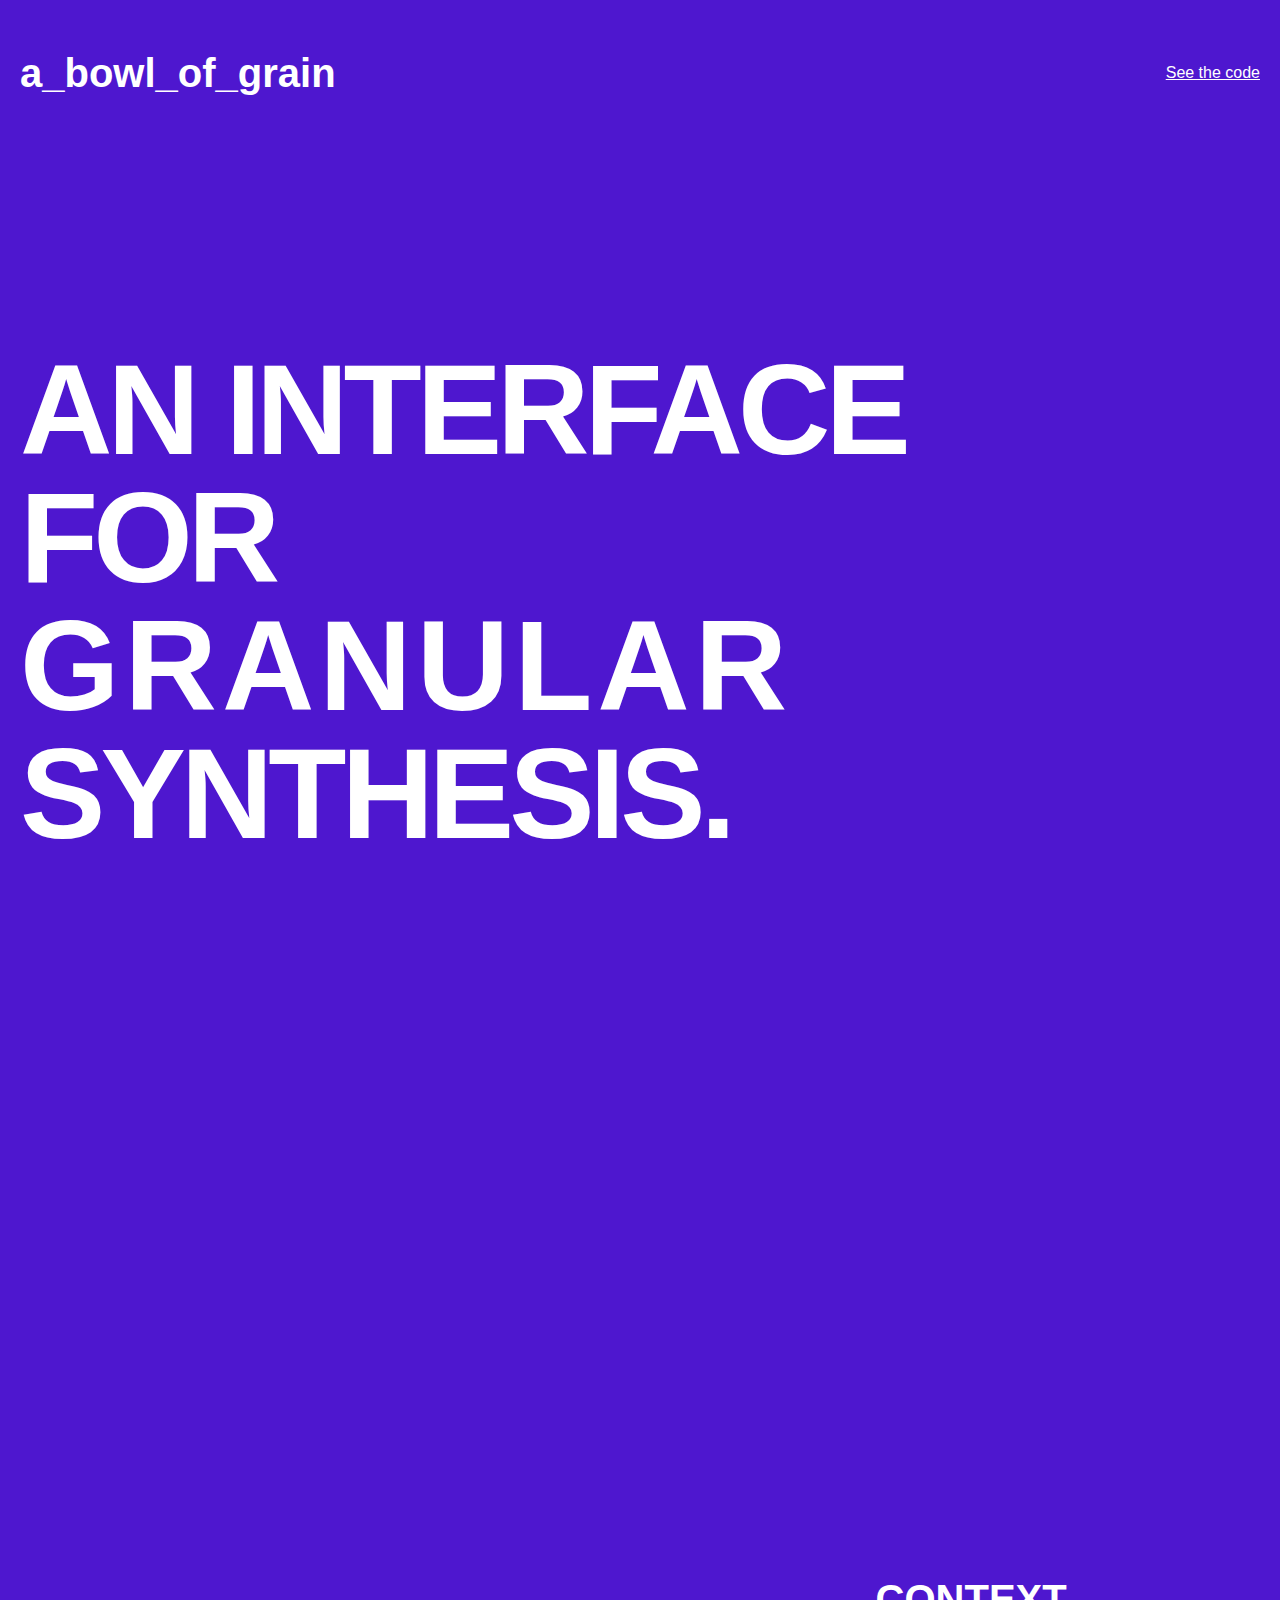
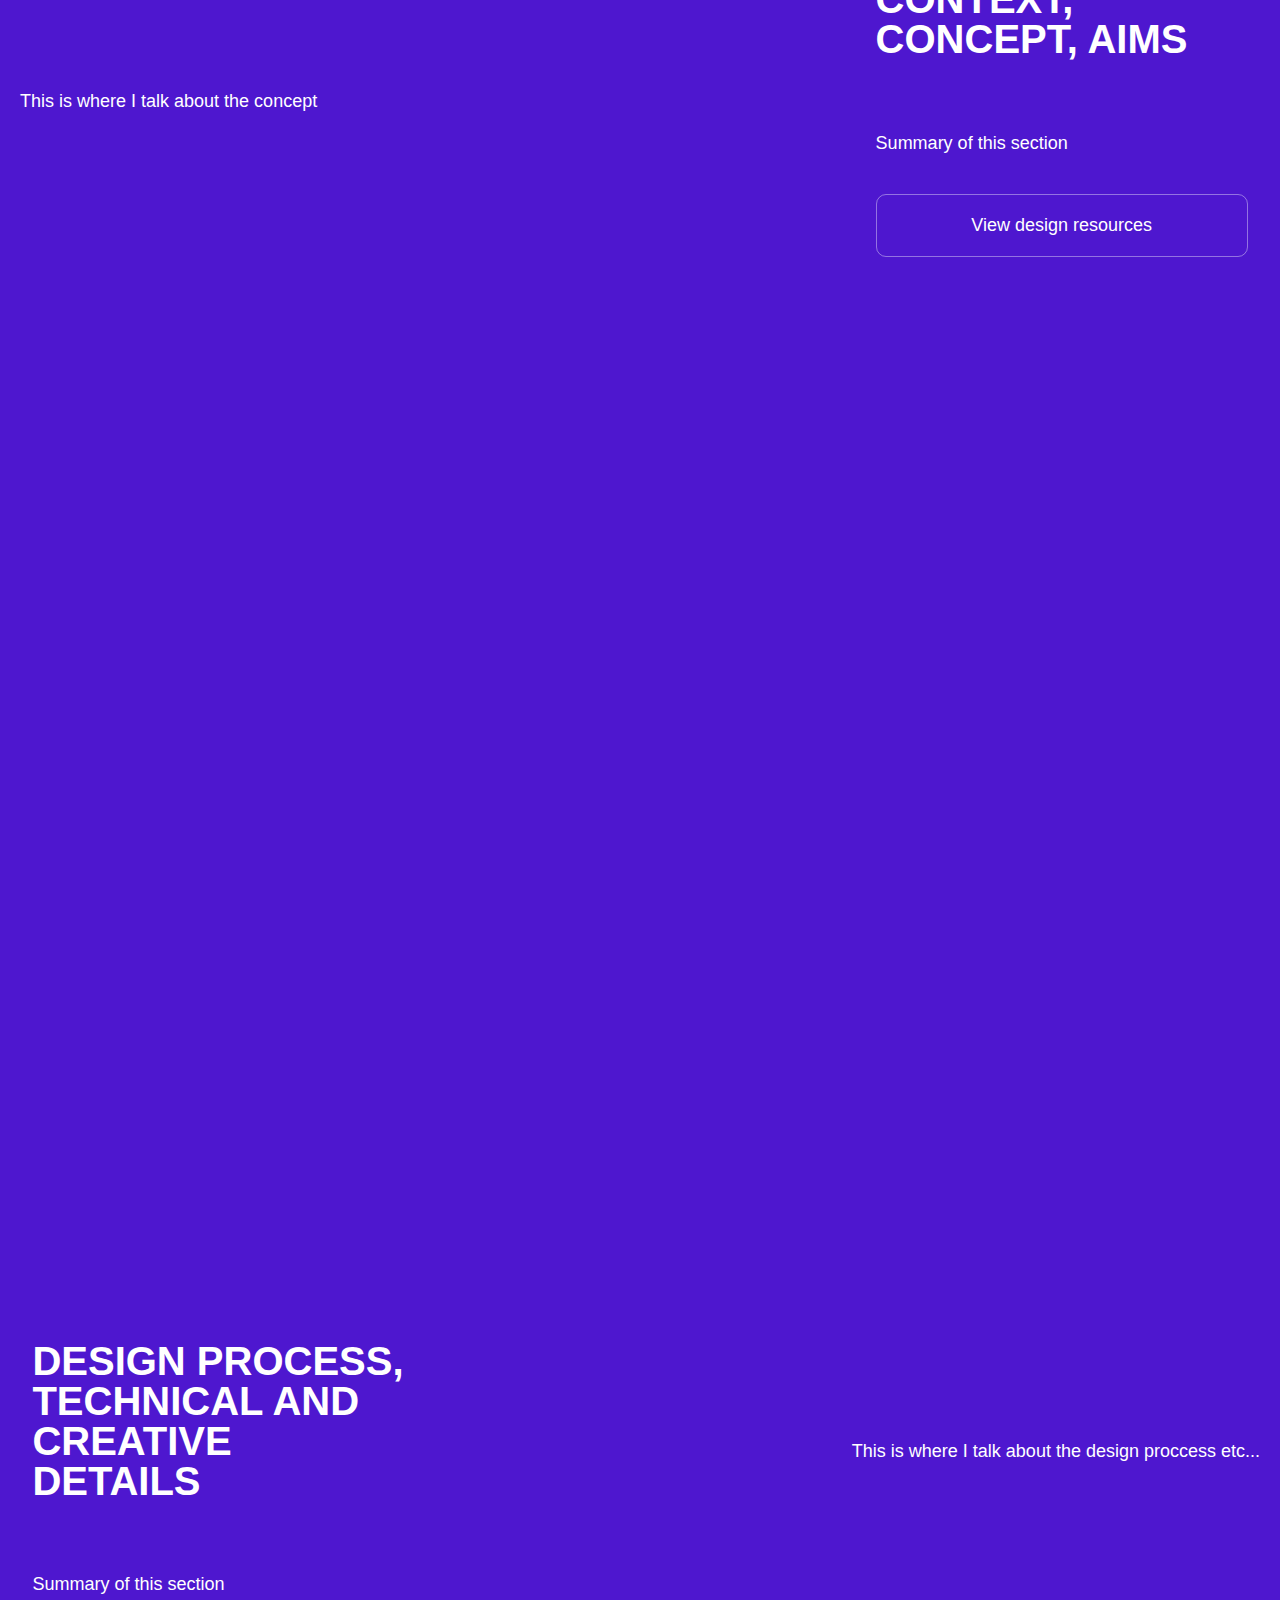
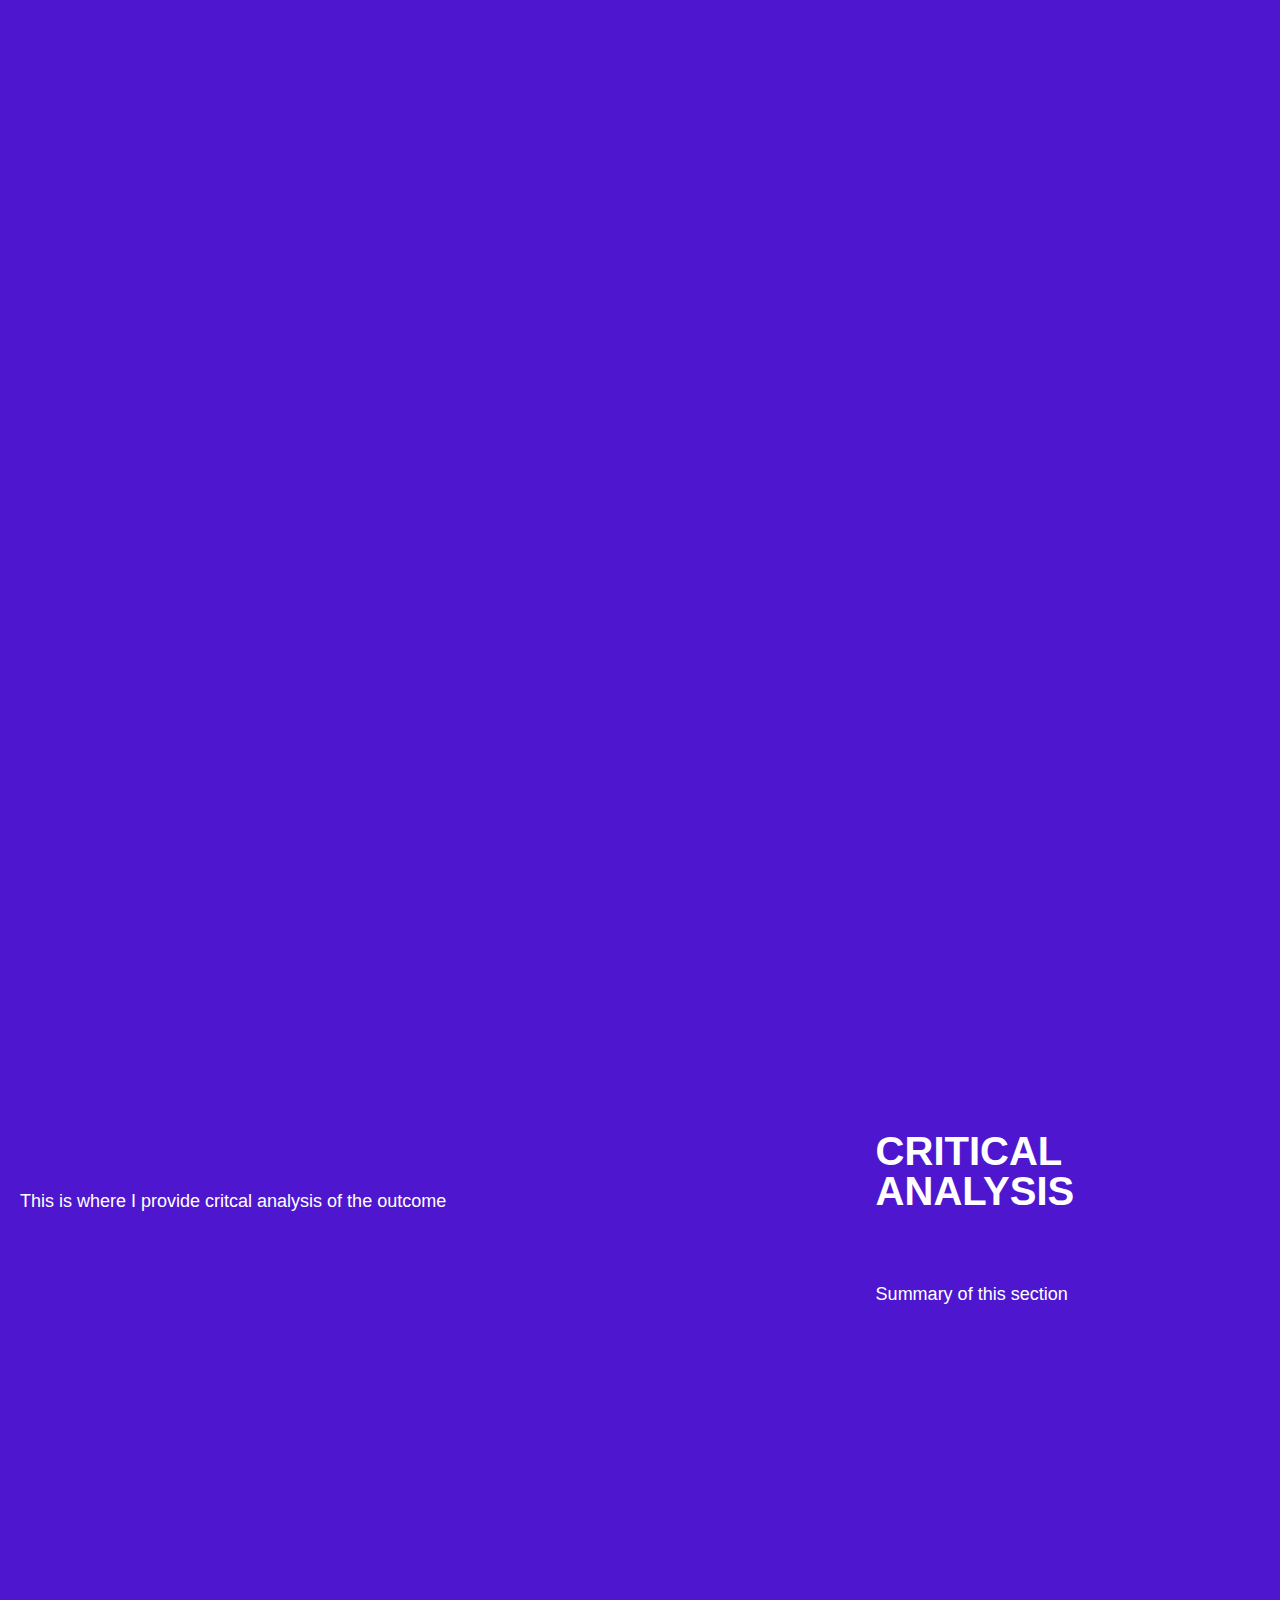
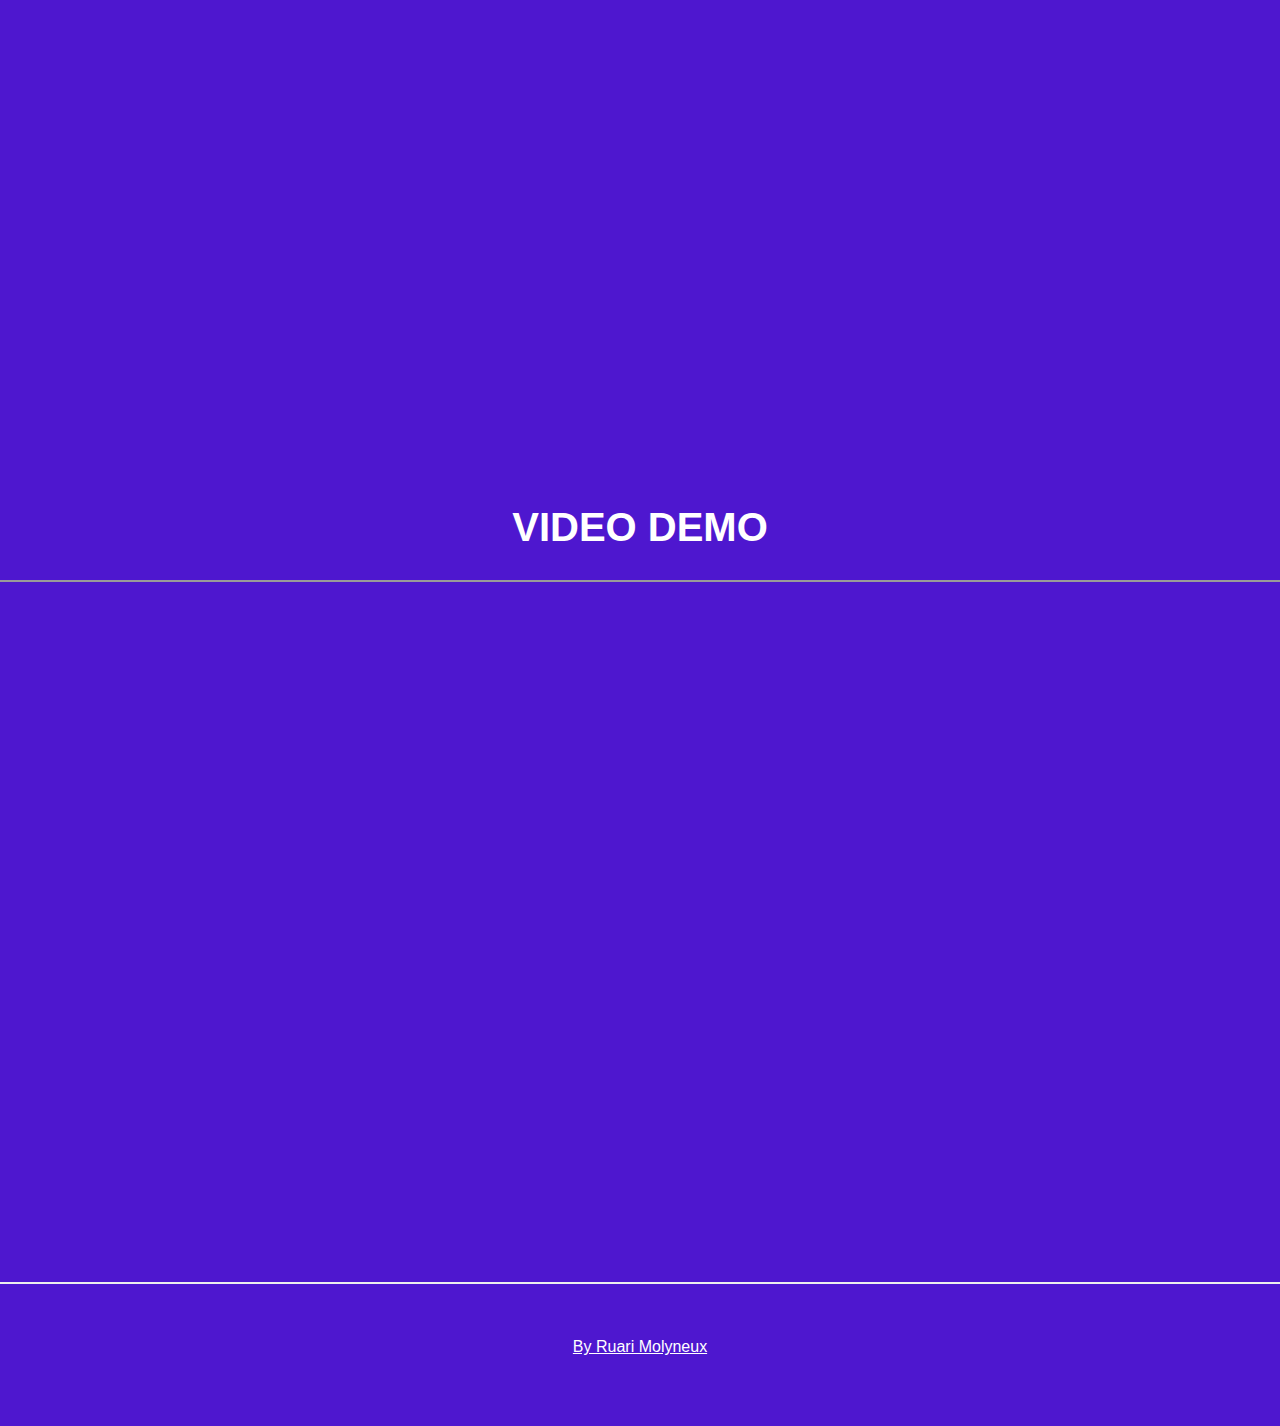
==== web/index.html @ d5907e6e "website -> web" ====
<!DOCTYPE html>
<html>
  <head>
    <title>a_bowl_of_grain</title>
    <!-- Link to external CSS file -->
    <link rel="stylesheet" type="text/css" href="styles.css" />
  </head>

  <body>
    <script src="text_animation.js"></script>
    <nav class="flex row">
      <h2>a_bowl_of_grain</h2>

      <a href="https://github.com/ruarim/a_bowl_of_grain" target="”_blank”"
        >See the code</a
      >
    </nav>

    <div class="bar"></div>

    <div id="hero" class="flex row">
      <h1>
        AN INTERFACE<br />FOR<br />
        <div class="granular">
          <span class="key">G</span>
          <span class="key">R</span>
          <span class="key">A</span>
          <span class="key">N</span>
          <span class="key">U</span>
          <span class="key">L</span>
          <span class="key">A</span>
          <span class="key">R</span>
        </div>
        SYNTHESIS.
      </h1>
    </div>

    <div id="part1" class="flex row">
      <p>This is where I talk about the concept</p>
      <div class="part1-info flex column">
        <h2>CONTEXT, CONCEPT, AIMS</h2>
        <p>Summary of this section</p>
        <button>View design resources</button>
      </div>
    </div>

    <div id="part2" class="flex row">
      <div class="part2-info flex column">
        <h2>DESIGN PROCESS, TECHNICAL AND CREATIVE DETAILS</h2>
        <p>Summary of this section</p>
      </div>
      <p>This is where I talk about the design proccess etc...</p>
    </div>

    <div id="part1" class="flex row">
      <p>This is where I provide critcal analysis of the outcome</p>
      <div class="part1-info flex column">
        <h2>CRITICAL ANALYSIS</h2>
        <p>Summary of this section</p>
      </div>
    </div>

    <div id="part3" class="flex column">
      <h2>VIDEO DEMO</h2>
      <iframe
        width="1400"
        height="700"
        src="https://www.youtube.com/embed/_kTbt07DZZA"
      >
      </iframe>
      <br />
      <br />
      <br />
      <a href="https://github.com/ruarim" target="_blank">By Ruari Molyneux</a>
    </div>
  </body>
</html>
---- web/styles.css ----
body {
    background-color: #4e17cf;
  
    height: 100%;
    display: flex;
    flex-direction: column;
    align-items: center;
    justify-content: flex-start;
    position: relative;
    margin: 0;
    padding: 20px;
    overflow-x: hidden;
  }
  
  * {
    font-family: "Bricolage Grotesque", sans-serif;
  }
  
  .flex {
    display: flex;
  }
  
  .flex.row {
    flex-direction: row;
    align-items: center;
    justify-content: space-between;
  }
  
  .flex.column {
    flex-direction: column;
    align-items: flex-start;
    justify-content: center;
  }
  
  .canvas-cont {
    position: fixed;
    z-index: 3;
    top: 0;
    left: 0;
    width: 100vw;
    height: 100vh;
    pointer-events: none;
  }
  
  #canvas3d {
    width: 100%;
    height: 100%;
  }
  
  nav {
    width: 100%;
  }
  
  p {
    margin: 0;
    font-size: 18px;
    font-weight: 200;
    color: white;
  }
  
  .bar {
    height: 100%;
    width: 0%;
    position: absolute;
    right: 0;
    top: 0;
    background-color: black;
    z-index: -5;
  }
  
  h1 {
    font-size: 10vw;
    position: absolute;
    top: calc(100vh - 50vw);
    font-weight: 800;
    left: 20px;
    line-height: 1;
    letter-spacing: -5px;
    color: white;
  }
  
  h2 {
    font-size: 40px;
    line-height: 1;
    color: white;
  }
  
  #hero {
    height: 100vh;
  }
  
  #part1 {
    width: 100%;
    height: 150vh;
  }
  
  .part1-info,
  .part2-info {
    width: 30%;
    gap: 40px;
    padding: 1%;
  }
  
  button {
    border: 1px solid rgba(255, 255, 255, 0.4);
    background-color: transparent;
    font-size: 18px;
    font-weight: 200;
    width: 100%;
    border-radius: 10px;
    padding: 20px 0;
    cursor: pointer;
    color: white;
  }
  
  button:hover {
    border: 1px solid white;
  }
  
  #part2 {
    height: 150vh;
    width: 100%;
  }
  
  #part3 {
    height: 120vh;
    justify-content: flex-end !important;
    align-items: center !important;
    margin-bottom: 50px;
  }
  
  a {
    color: white;
  }
  
  .scroll-icon {
    height: 50px;
    width: 35px;
    border: 1px solid white;
    border-radius: 100px;
    padding: 5px 14px 20px 14px;
    box-sizing: border-box;
  }
  
  .scroll {
    height: 10px;
    width: 5px;
    border-radius: 10px;
    background-color: white;
  }
  
  .key {
    display: inline-block;
    letter-spacing: -2vw;
    transition: transform 0.2s;
  }
  
  @keyframes pressDown {
    0%,
    100% {
      transform: translateY(0);
    }
    50% {
      transform: translateY(10px);
    }
  }
  
  @media screen and (max-width: 1000px) {
    .canvas-cont {
      width: 200vw;
      transform: scale(0.5);
      left: auto;
      top: 25vh;
    }
  
    h1 {
      top: 20vw;
      font-size: 15vw;
    }
  
    .part1-info,
    .part2-info {
      width: 100%;
    }
  
    h2 {
      font-size: 5vw;
    }
  }
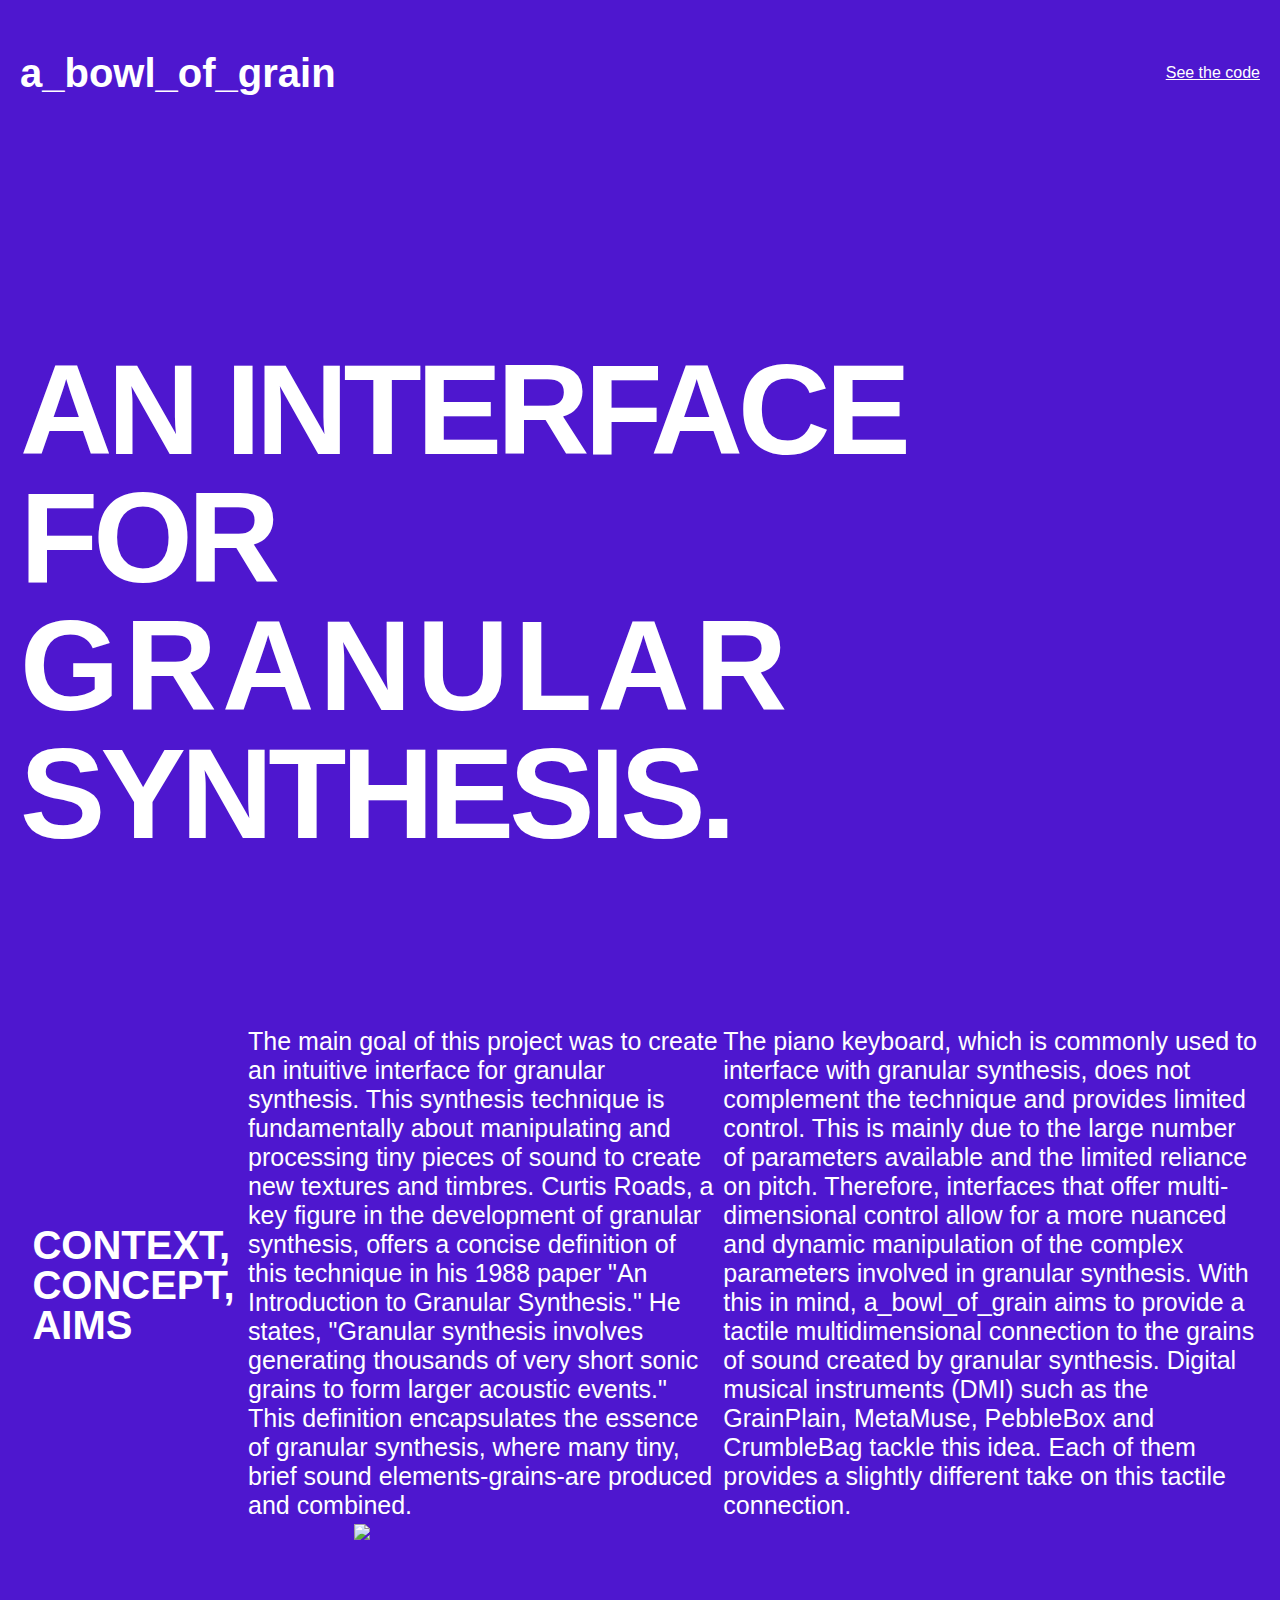
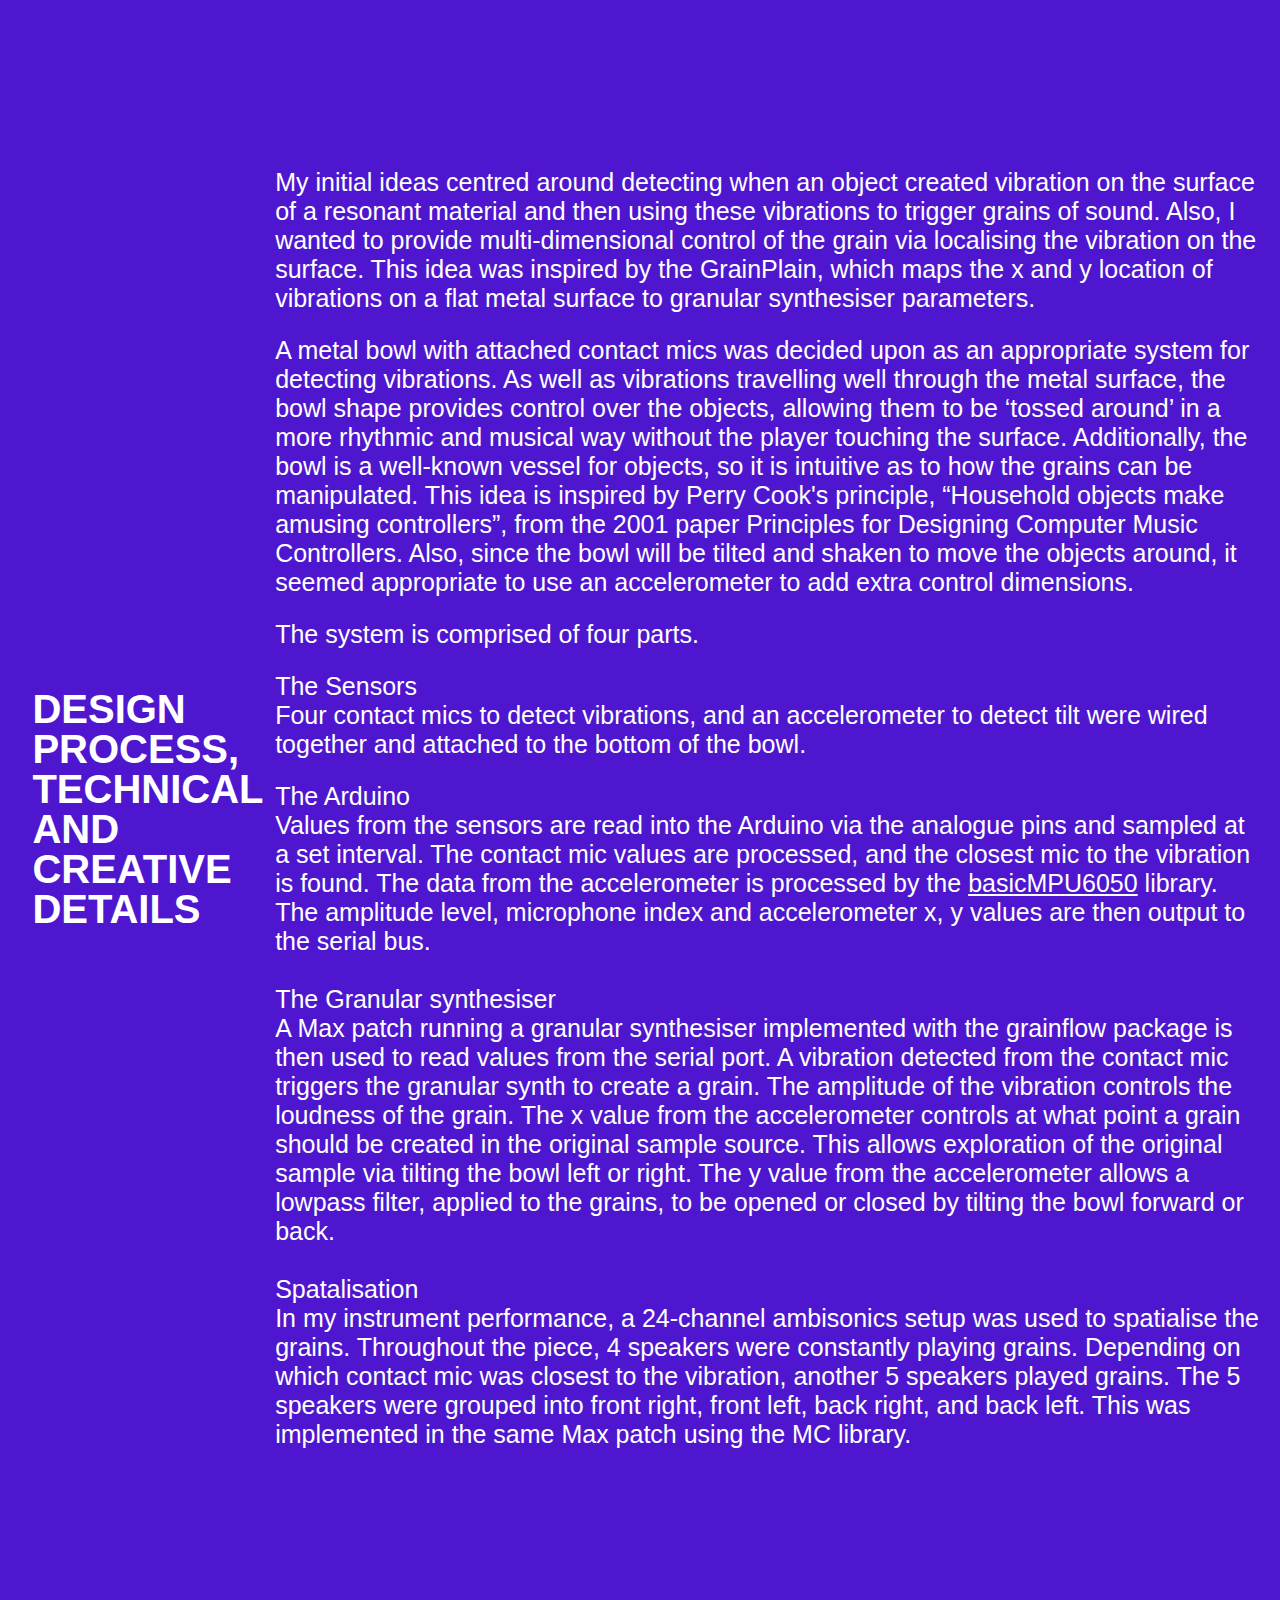
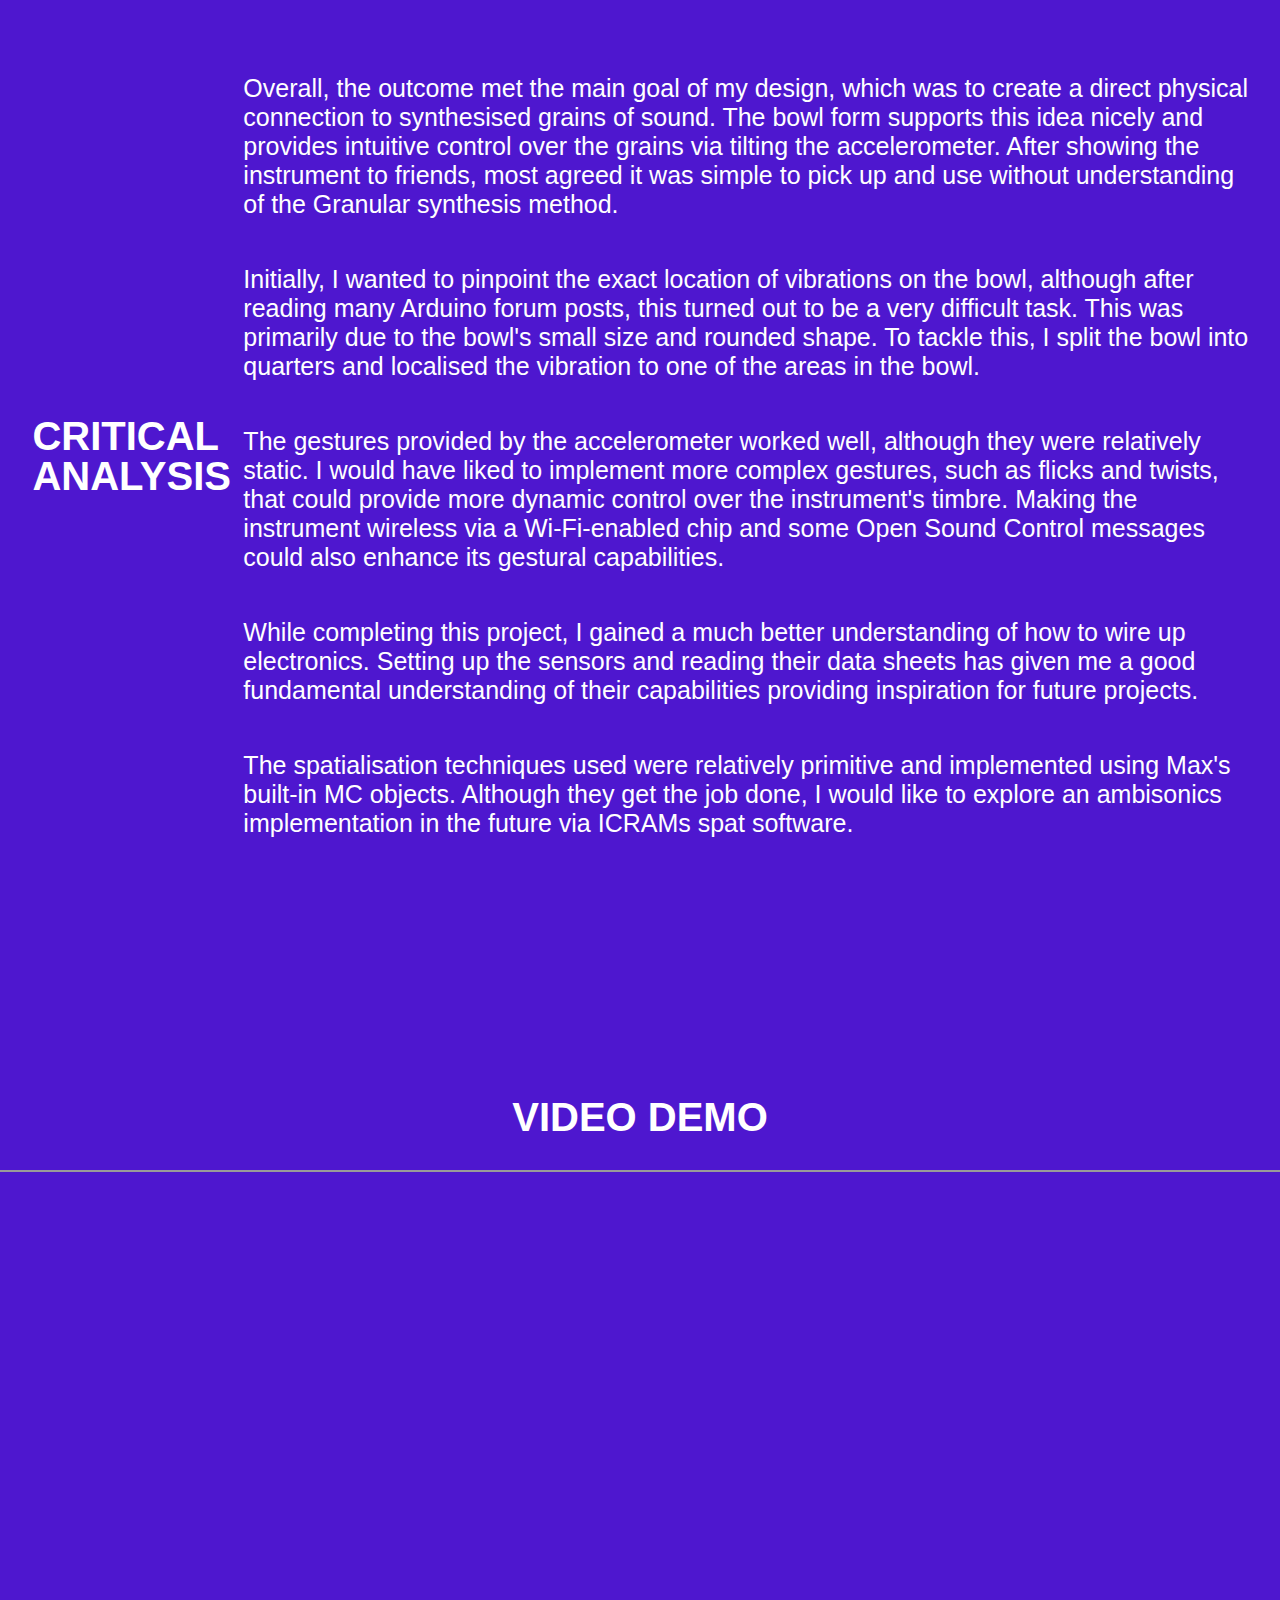
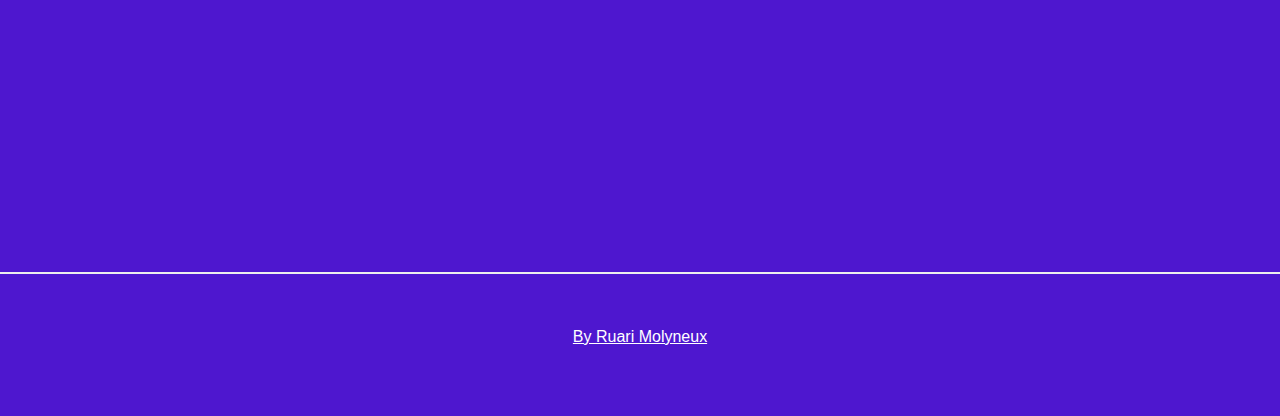
==== commit abc37356: "update web formating" ====
--- a/web/index.html
+++ b/web/index.html
@@ -36,27 +36,177 @@
     </div>
 
     <div id="part1" class="flex row">
-      <p>This is where I talk about the concept</p>
       <div class="part1-info flex column">
         <h2>CONTEXT, CONCEPT, AIMS</h2>
-        <p>Summary of this section</p>
-        <button>View design resources</button>
-      </div>
-    </div>
-
-    <div id="part2" class="flex row">
-      <div class="part2-info flex column">
+      </div>
+      <div>
+        <div class="flex row" style="gap: 3px">
+          <p style="padding: 1px">
+            The main goal of this project was to create an intuitive interface
+            for granular synthesis. This synthesis technique is fundamentally
+            about manipulating and processing tiny pieces of sound to create new
+            textures and timbres. Curtis Roads, a key figure in the development
+            of granular synthesis, offers a concise definition of this technique
+            in his 1988 paper "An Introduction to Granular Synthesis." He
+            states, "Granular synthesis involves generating thousands of very
+            short sonic grains to form larger acoustic events." This definition
+            encapsulates the essence of granular synthesis, where many tiny,
+            brief sound elements-grains-are produced and combined.
+          </p>
+          <p style="padding: 1px">
+            The piano keyboard, which is commonly used to interface with
+            granular synthesis, does not complement the technique and provides
+            limited control. This is mainly due to the large number of
+            parameters available and the limited reliance on pitch. Therefore,
+            interfaces that offer multi-dimensional control allow for a more
+            nuanced and dynamic manipulation of the complex parameters involved
+            in granular synthesis. With this in mind, a_bowl_of_grain aims to
+            provide a tactile multidimensional connection to the grains of sound
+            created by granular synthesis. Digital musical instruments (DMI)
+            such as the GrainPlain, MetaMuse, PebbleBox and CrumbleBag tackle
+            this idea. Each of them provides a slightly different take on this
+            tactile connection.
+          </p>
+        </div>
+        <div id="image-container" class="flex column">
+          <img style="width: 800px" src="images/inspiration.png" />
+        </div>
+      </div>
+    </div>
+
+    <div id="part1" class="flex row">
+      <div class="part1-info flex column">
         <h2>DESIGN PROCESS, TECHNICAL AND CREATIVE DETAILS</h2>
-        <p>Summary of this section</p>
-      </div>
-      <p>This is where I talk about the design proccess etc...</p>
+      </div>
+      <div style="gap: 10px">
+        <p>
+          My initial ideas centred around detecting when an object created
+          vibration on the surface of a resonant material and then using these
+          vibrations to trigger grains of sound. Also, I wanted to provide
+          multi-dimensional control of the grain via localising the vibration on
+          the surface. This idea was inspired by the GrainPlain, which maps the
+          x and y location of vibrations on a flat metal surface to granular
+          synthesiser parameters.
+        </p>
+        <br />
+        <p>
+          A metal bowl with attached contact mics was decided upon as an
+          appropriate system for detecting vibrations. As well as vibrations
+          travelling well through the metal surface, the bowl shape provides
+          control over the objects, allowing them to be ‘tossed around’ in a
+          more rhythmic and musical way without the player touching the surface.
+          Additionally, the bowl is a well-known vessel for objects, so it is
+          intuitive as to how the grains can be manipulated. This idea is
+          inspired by Perry Cook's principle, “Household objects make amusing
+          controllers”, from the 2001 paper Principles for Designing Computer
+          Music Controllers. Also, since the bowl will be tilted and shaken to
+          move the objects around, it seemed appropriate to use an accelerometer
+          to add extra control dimensions.
+        </p>
+        <br />
+        <p>The system is comprised of four parts.</p>
+        <br />
+        <p>
+          The Sensors
+          <br />
+          Four contact mics to detect vibrations, and an accelerometer to detect
+          tilt were wired together and attached to the bottom of the bowl.
+        </p>
+        <br />
+        <p>
+          The Arduino
+          <br />
+          Values from the sensors are read into the Arduino via the analogue
+          pins and sampled at a set interval. The contact mic values are
+          processed, and the closest mic to the vibration is found. The data
+          from the accelerometer is processed by the
+          <span
+            ><a href="https://github.com/RCmags/basicMPU6050" target="_blank"
+              >basicMPU6050</a
+            ></span
+          >
+          library. The amplitude level, microphone index and accelerometer x, y
+          values are then output to the serial bus.
+          <br />
+          <br />
+        </p>
+        <p>
+          The Granular synthesiser
+          <br />
+          A Max patch running a granular synthesiser implemented with the
+          grainflow package is then used to read values from the serial port. A
+          vibration detected from the contact mic triggers the granular synth to
+          create a grain. The amplitude of the vibration controls the loudness
+          of the grain. The x value from the accelerometer controls at what
+          point a grain should be created in the original sample source. This
+          allows exploration of the original sample via tilting the bowl left or
+          right. The y value from the accelerometer allows a lowpass filter,
+          applied to the grains, to be opened or closed by tilting the bowl
+          forward or back.
+          <br />
+          <br />
+        </p>
+        <p>
+          Spatalisation
+          <br />
+          In my instrument performance, a 24-channel ambisonics setup was used
+          to spatialise the grains. Throughout the piece, 4 speakers were
+          constantly playing grains. Depending on which contact mic was closest
+          to the vibration, another 5 speakers played grains. The 5 speakers
+          were grouped into front right, front left, back right, and back left.
+          This was implemented in the same Max patch using the MC library.
+        </p>
+      </div>
     </div>
 
     <div id="part1" class="flex row">
-      <p>This is where I provide critcal analysis of the outcome</p>
       <div class="part1-info flex column">
         <h2>CRITICAL ANALYSIS</h2>
-        <p>Summary of this section</p>
+      </div>
+      <div>
+        <p>
+          Overall, the outcome met the main goal of my design, which was to
+          create a direct physical connection to synthesised grains of sound.
+          The bowl form supports this idea nicely and provides intuitive control
+          over the grains via tilting the accelerometer. After showing the
+          instrument to friends, most agreed it was simple to pick up and use
+          without understanding of the Granular synthesis method.
+        </p>
+        <br />
+        <br />
+        <p>
+          Initially, I wanted to pinpoint the exact location of vibrations on
+          the bowl, although after reading many Arduino forum posts, this turned
+          out to be a very difficult task. This was primarily due to the bowl's
+          small size and rounded shape. To tackle this, I split the bowl into
+          quarters and localised the vibration to one of the areas in the bowl.
+        </p>
+        <br />
+        <br />
+        <p>
+          The gestures provided by the accelerometer worked well, although they
+          were relatively static. I would have liked to implement more complex
+          gestures, such as flicks and twists, that could provide more dynamic
+          control over the instrument's timbre. Making the instrument wireless
+          via a Wi-Fi-enabled chip and some Open Sound Control messages could
+          also enhance its gestural capabilities.
+        </p>
+        <br />
+        <br />
+        <p>
+          While completing this project, I gained a much better understanding of
+          how to wire up electronics. Setting up the sensors and reading their
+          data sheets has given me a good fundamental understanding of their
+          capabilities providing inspiration for future projects.
+        </p>
+        <br />
+        <br />
+        <p>
+          The spatialisation techniques used were relatively primitive and
+          implemented using Max's built-in MC objects. Although they get the job
+          done, I would like to explore an ambisonics implementation in the
+          future via ICRAMs spat software.
+        </p>
       </div>
     </div>
 
@@ -65,7 +215,7 @@
       <iframe
         width="1400"
         height="700"
-        src="https://www.youtube.com/embed/_kTbt07DZZA"
+        src="https://www.youtube.com/embed/T_ujGIaxqXw"
       >
       </iframe>
       <br />
--- a/web/styles.css
+++ b/web/styles.css
@@ -1,6 +1,5 @@
 body {
     background-color: #4e17cf;
-  
     height: 100%;
     display: flex;
     flex-direction: column;
@@ -31,22 +30,7 @@
     align-items: flex-start;
     justify-content: center;
   }
-  
-  .canvas-cont {
-    position: fixed;
-    z-index: 3;
-    top: 0;
-    left: 0;
-    width: 100vw;
-    height: 100vh;
-    pointer-events: none;
-  }
-  
-  #canvas3d {
-    width: 100%;
-    height: 100%;
-  }
-  
+   
   nav {
     width: 100%;
   }
@@ -56,6 +40,7 @@
     font-size: 18px;
     font-weight: 200;
     color: white;
+    font-size: 25px;
   }
   
   .bar {
@@ -86,20 +71,37 @@
   }
   
   #hero {
-    height: 100vh;
+    height: 75vh;
+    padding-bottom: 25vh;
   }
   
   #part1 {
+    font-size: 20px;
     width: 100%;
-    height: 150vh;
+    padding-bottom: 25vh;
   }
   
-  .part1-info,
-  .part2-info {
+  .part1-info {
     width: 30%;
     gap: 40px;
     padding: 1%;
   }
+
+  /* .image-container {
+    width: 100%; 
+    height: 0;
+    padding-top: 56.25%; 
+    position: relative;
+  }
+  
+  .image-container img {
+    position: absolute;
+    top: 0;
+    left: 0;
+    width: 100%;
+    height: 100%;
+    object-fit: cover; 
+  } */
   
   button {
     border: 1px solid rgba(255, 255, 255, 0.4);
@@ -116,17 +118,23 @@
   button:hover {
     border: 1px solid white;
   }
-  
-  #part2 {
-    height: 150vh;
-    width: 100%;
-  }
-  
+    
   #part3 {
-    height: 120vh;
     justify-content: flex-end !important;
     align-items: center !important;
     margin-bottom: 50px;
+  }
+
+  #image-container{
+    justify-content: flex-end !important;
+    align-items: center !important;
+    padding: 3px;
+  }
+
+  .grid-container {
+    display: grid;
+    grid-template-columns: 1fr 1fr; /* This creates two columns of equal width */
+    gap: 10px; /* Optional: adds space between columns */
   }
   
   a {
@@ -165,14 +173,7 @@
     }
   }
   
-  @media screen and (max-width: 1000px) {
-    .canvas-cont {
-      width: 200vw;
-      transform: scale(0.5);
-      left: auto;
-      top: 25vh;
-    }
-  
+  @media screen and (max-width: 1000px) {  
     h1 {
       top: 20vw;
       font-size: 15vw;
@@ -186,4 +187,8 @@
     h2 {
       font-size: 5vw;
     }
+
+    body{
+      width: 100%;
+    }
   }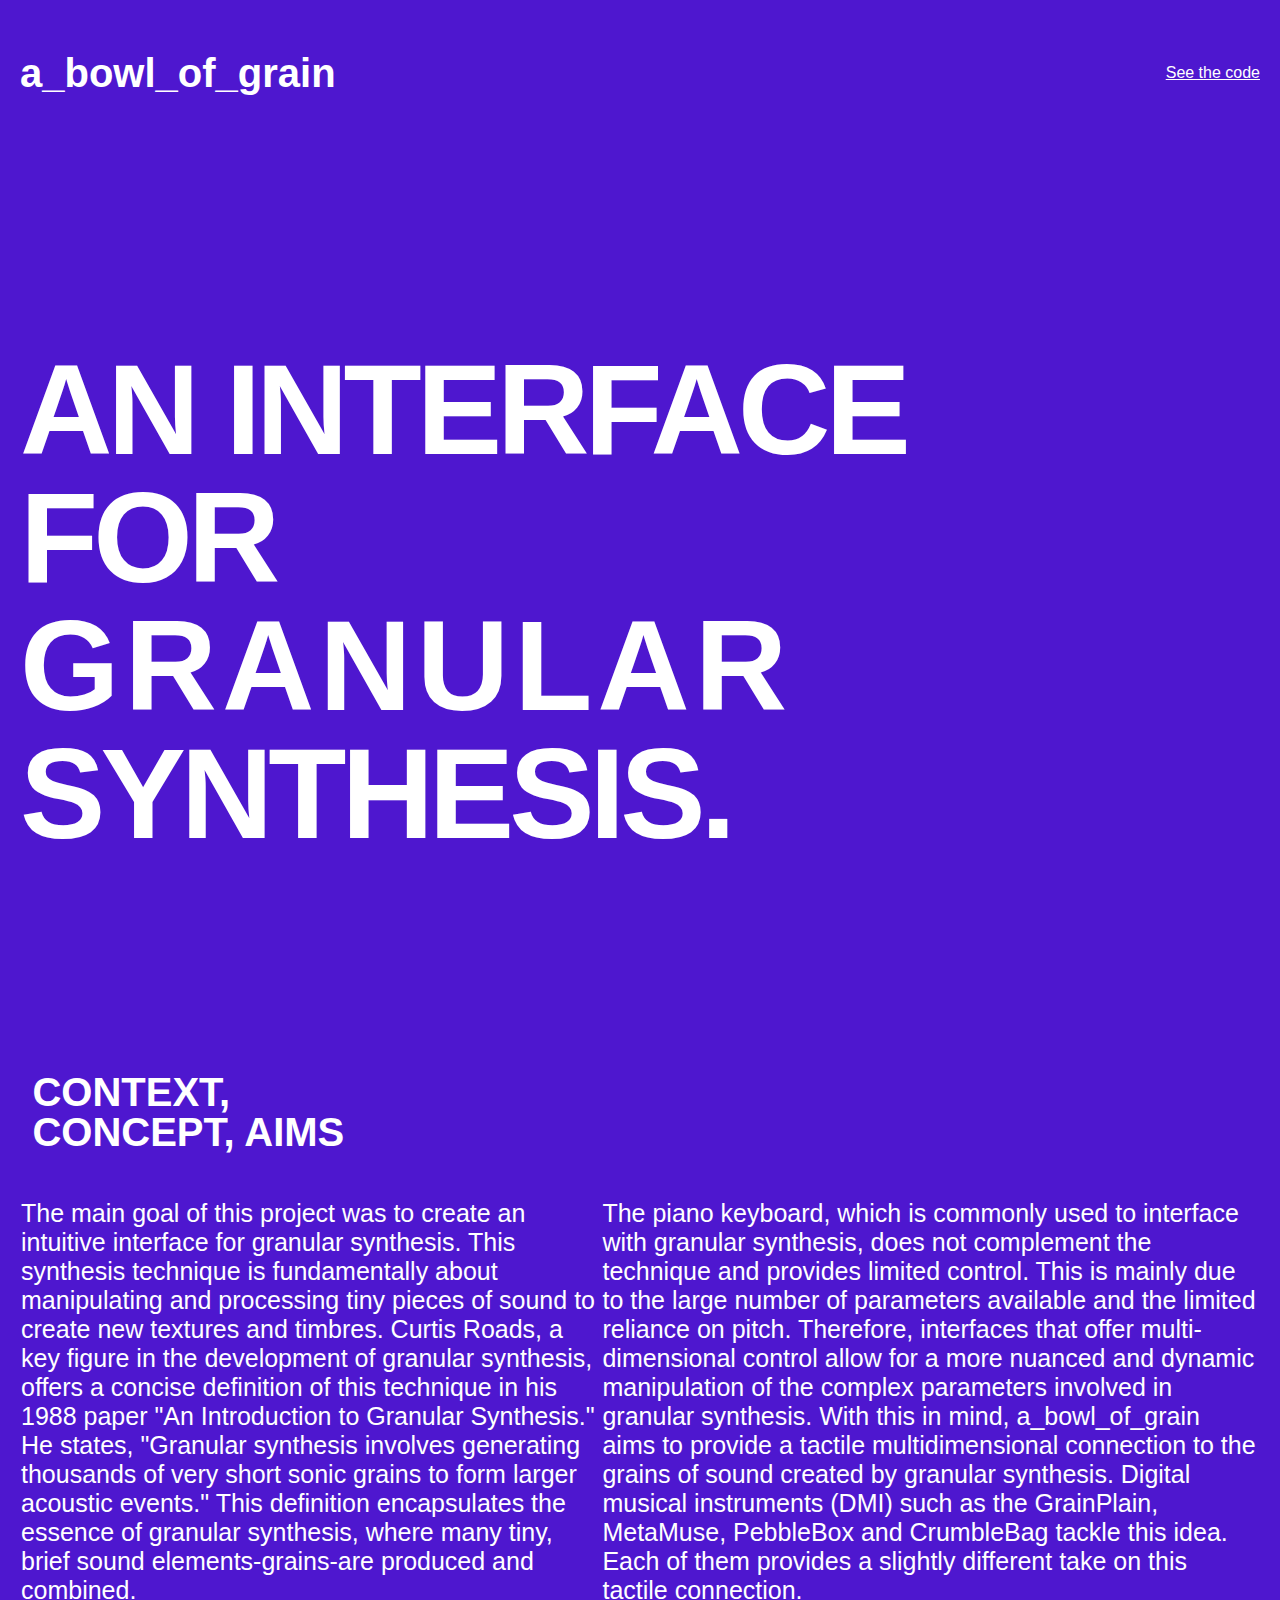
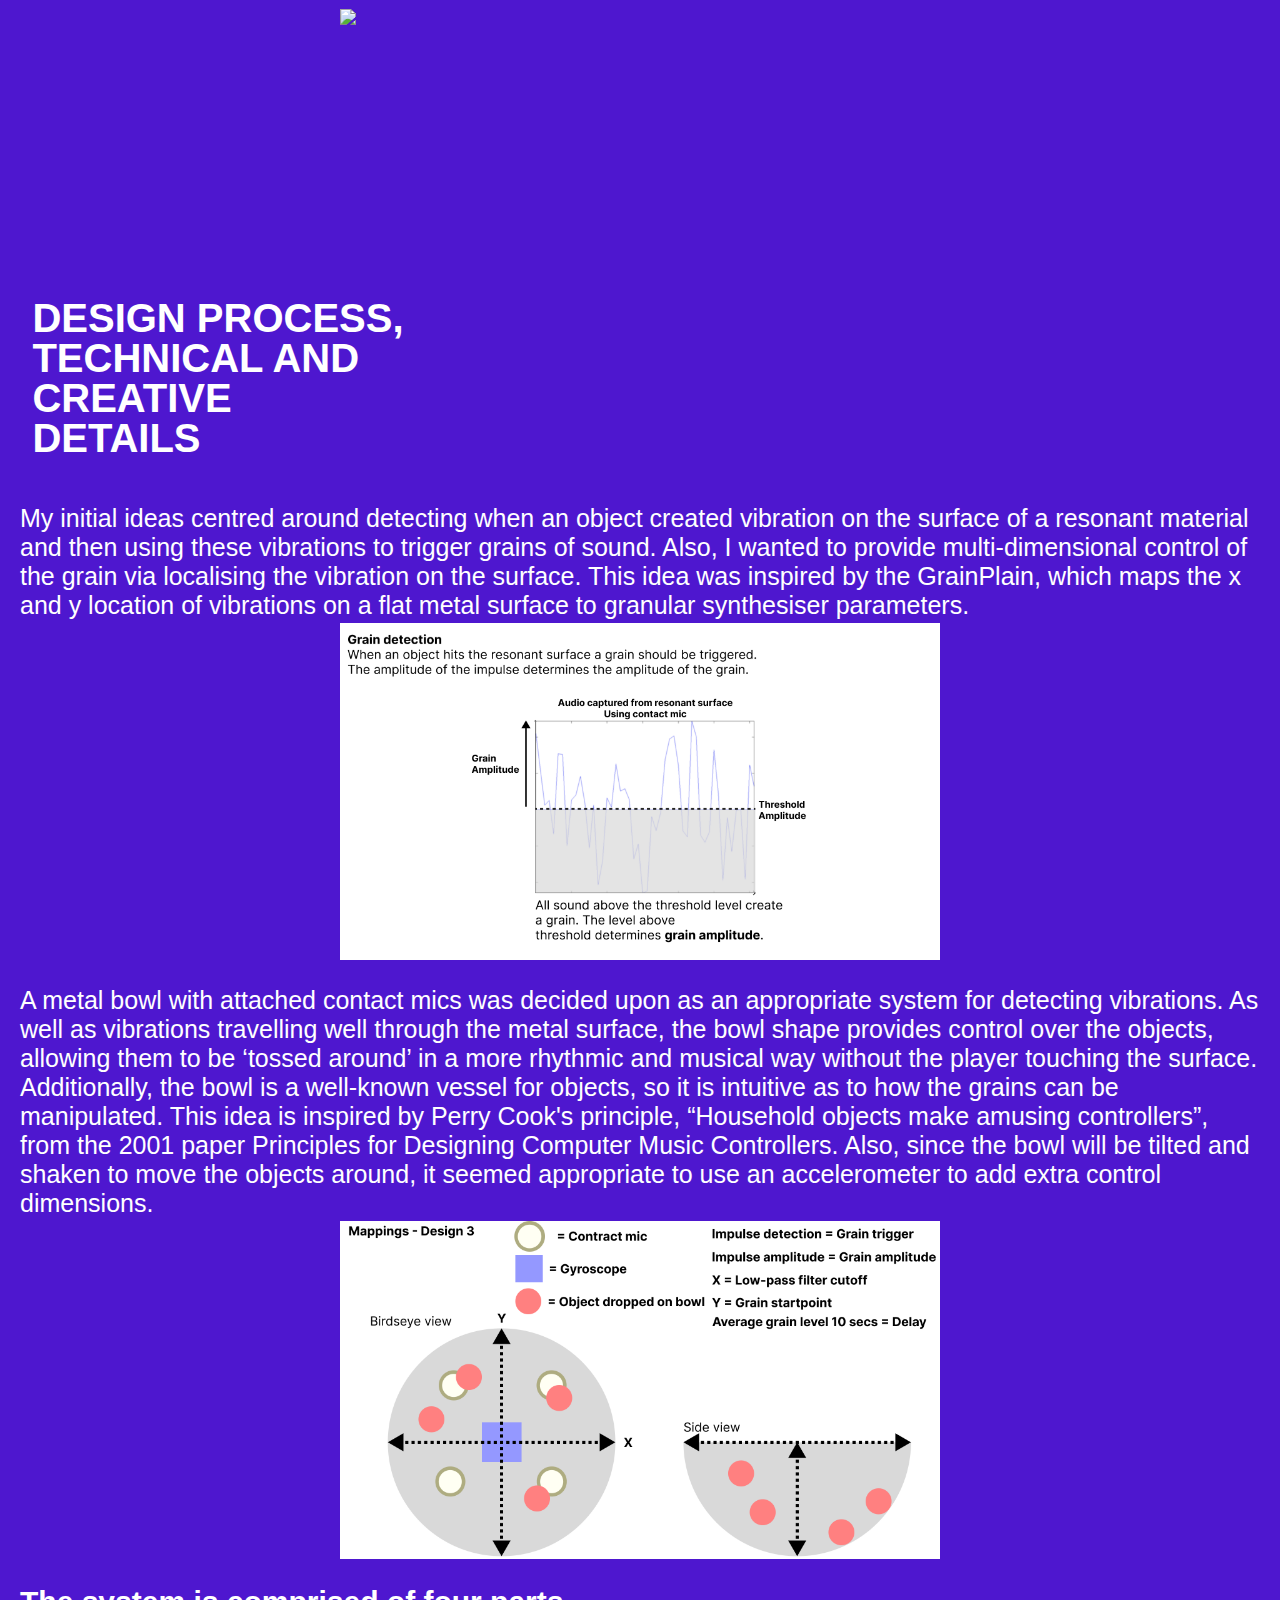
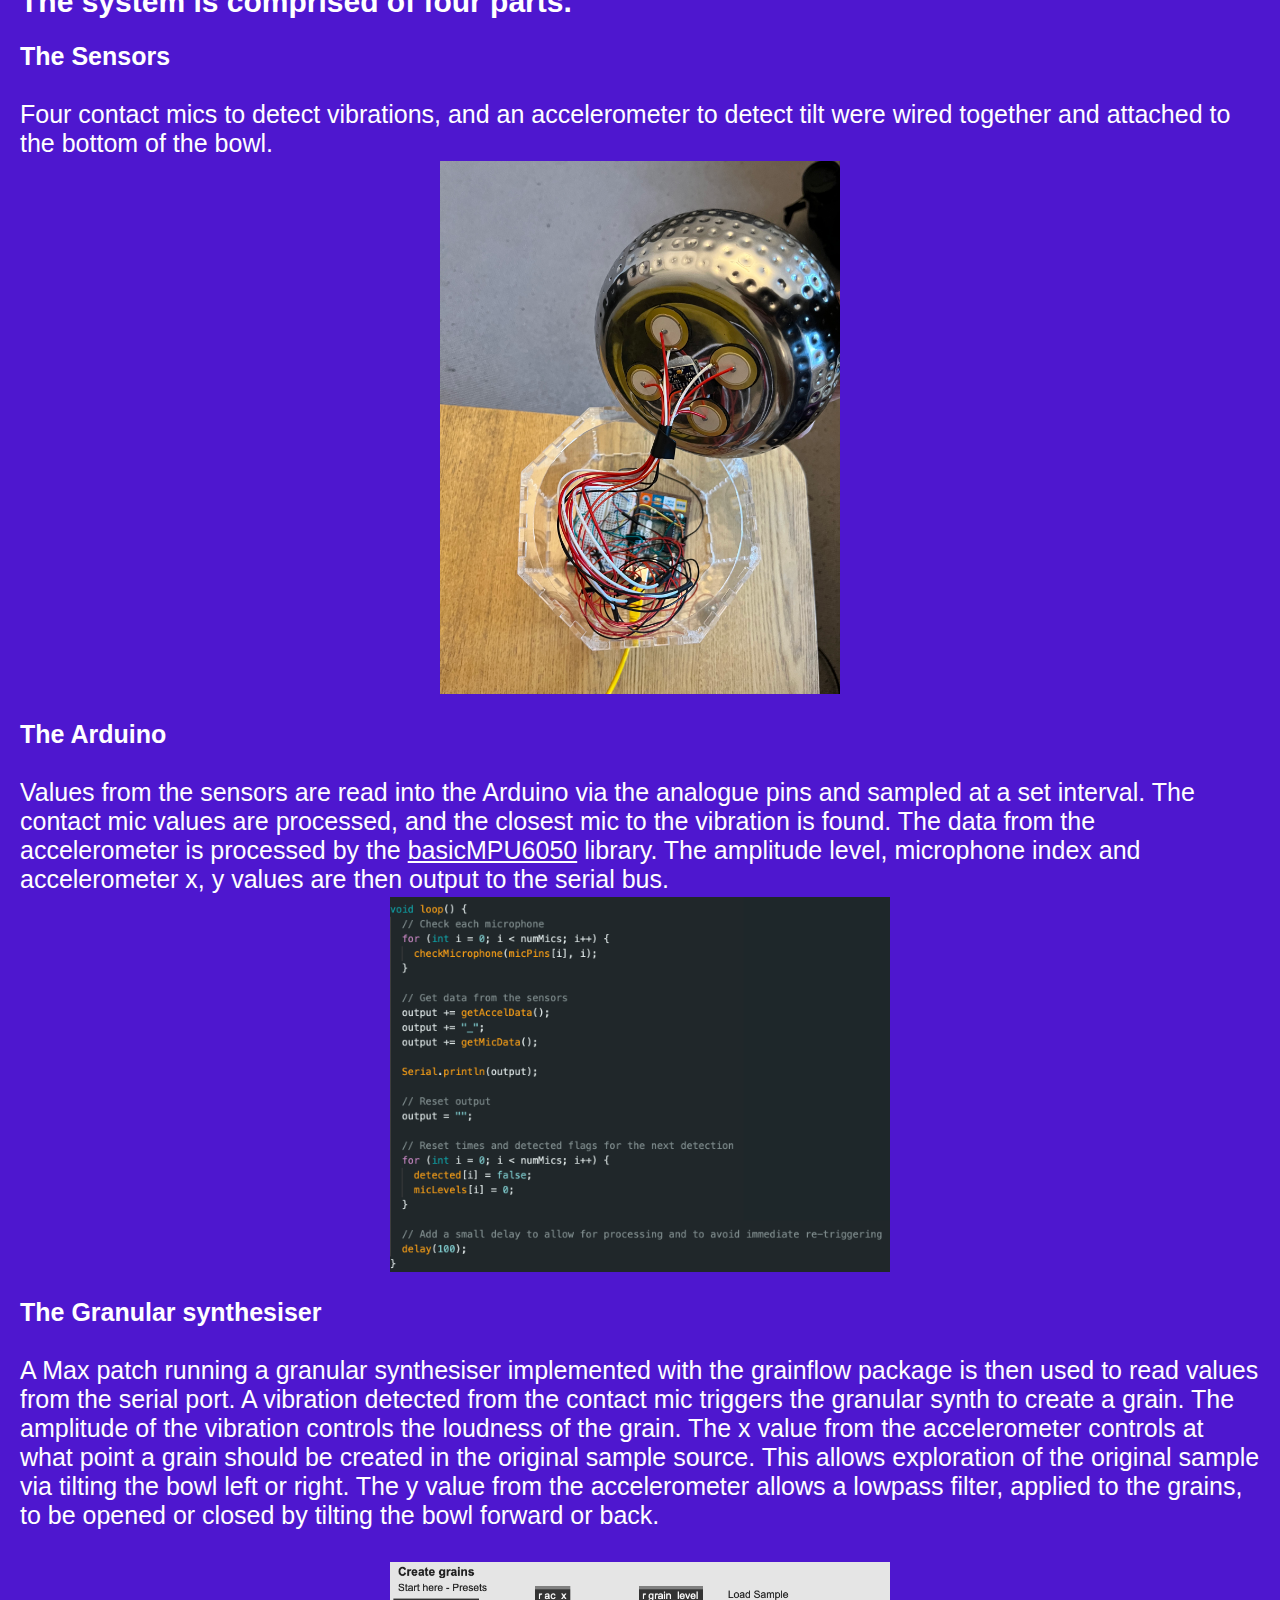
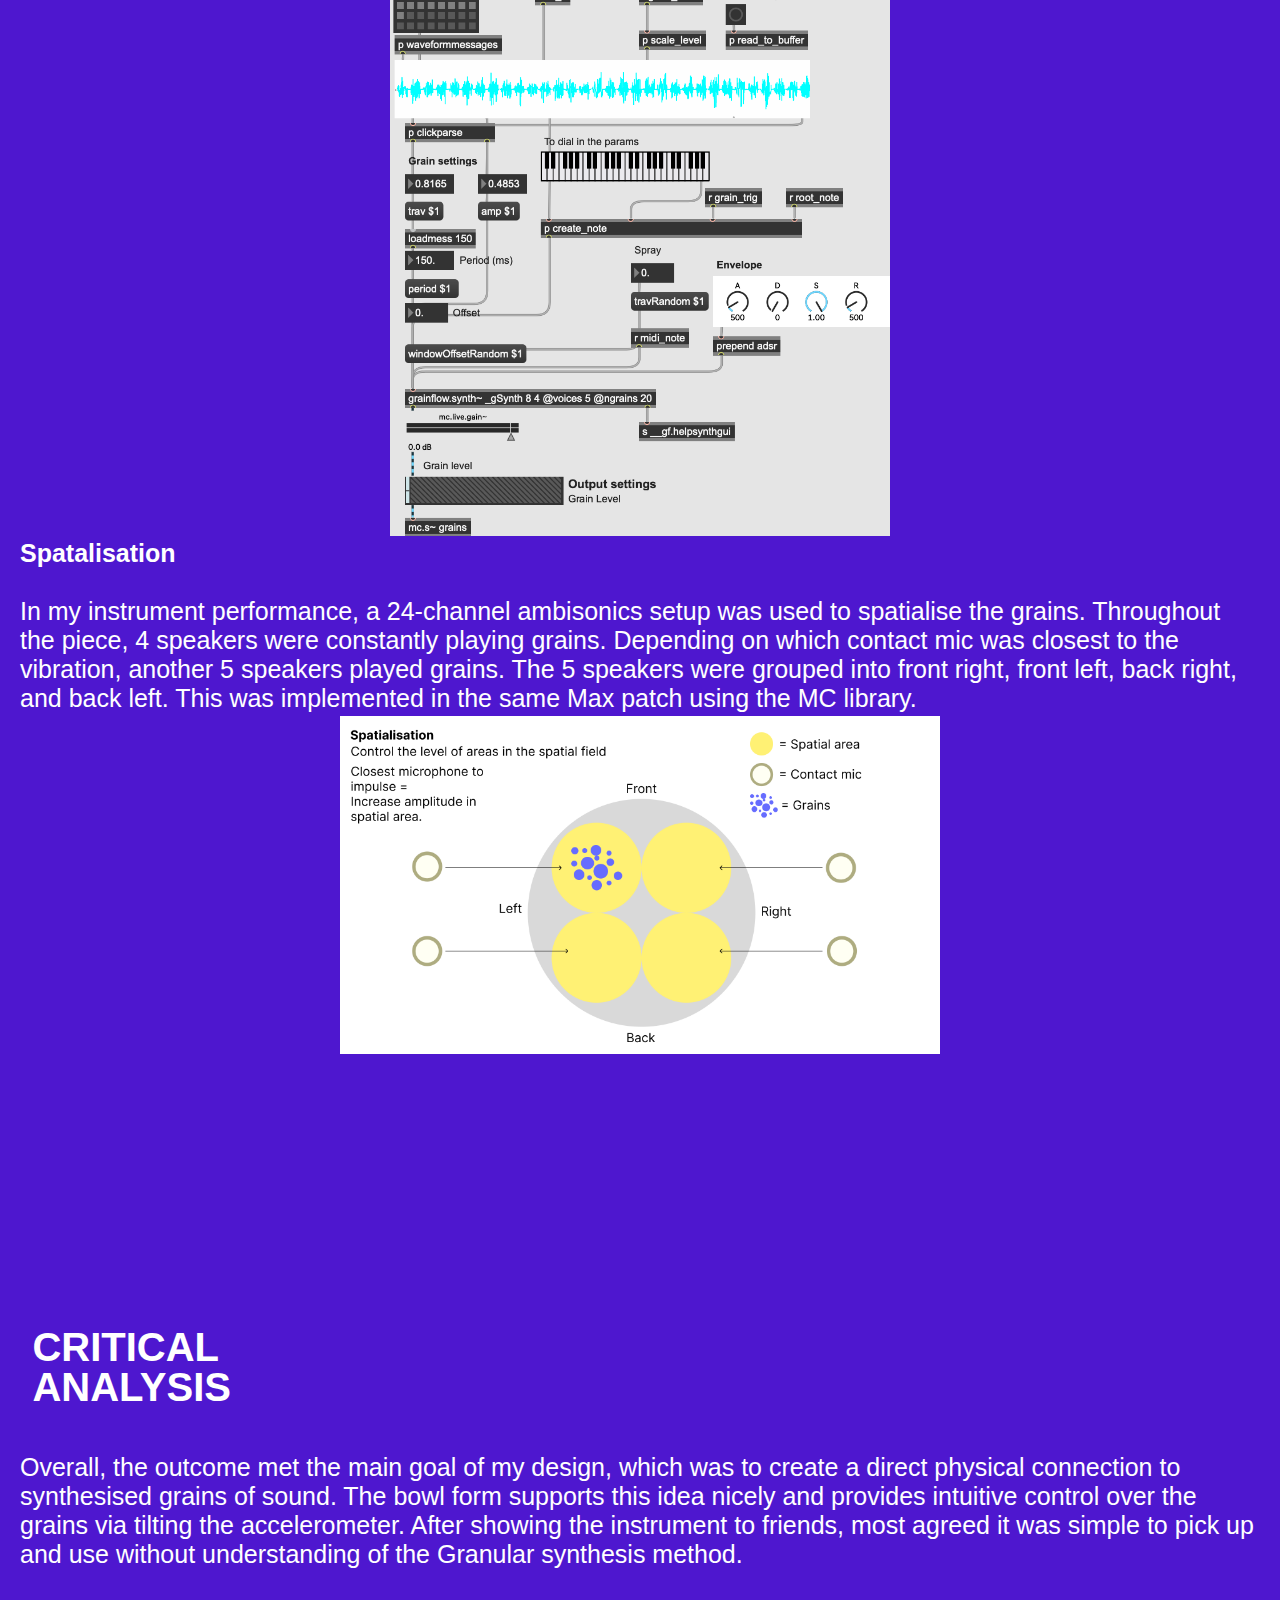
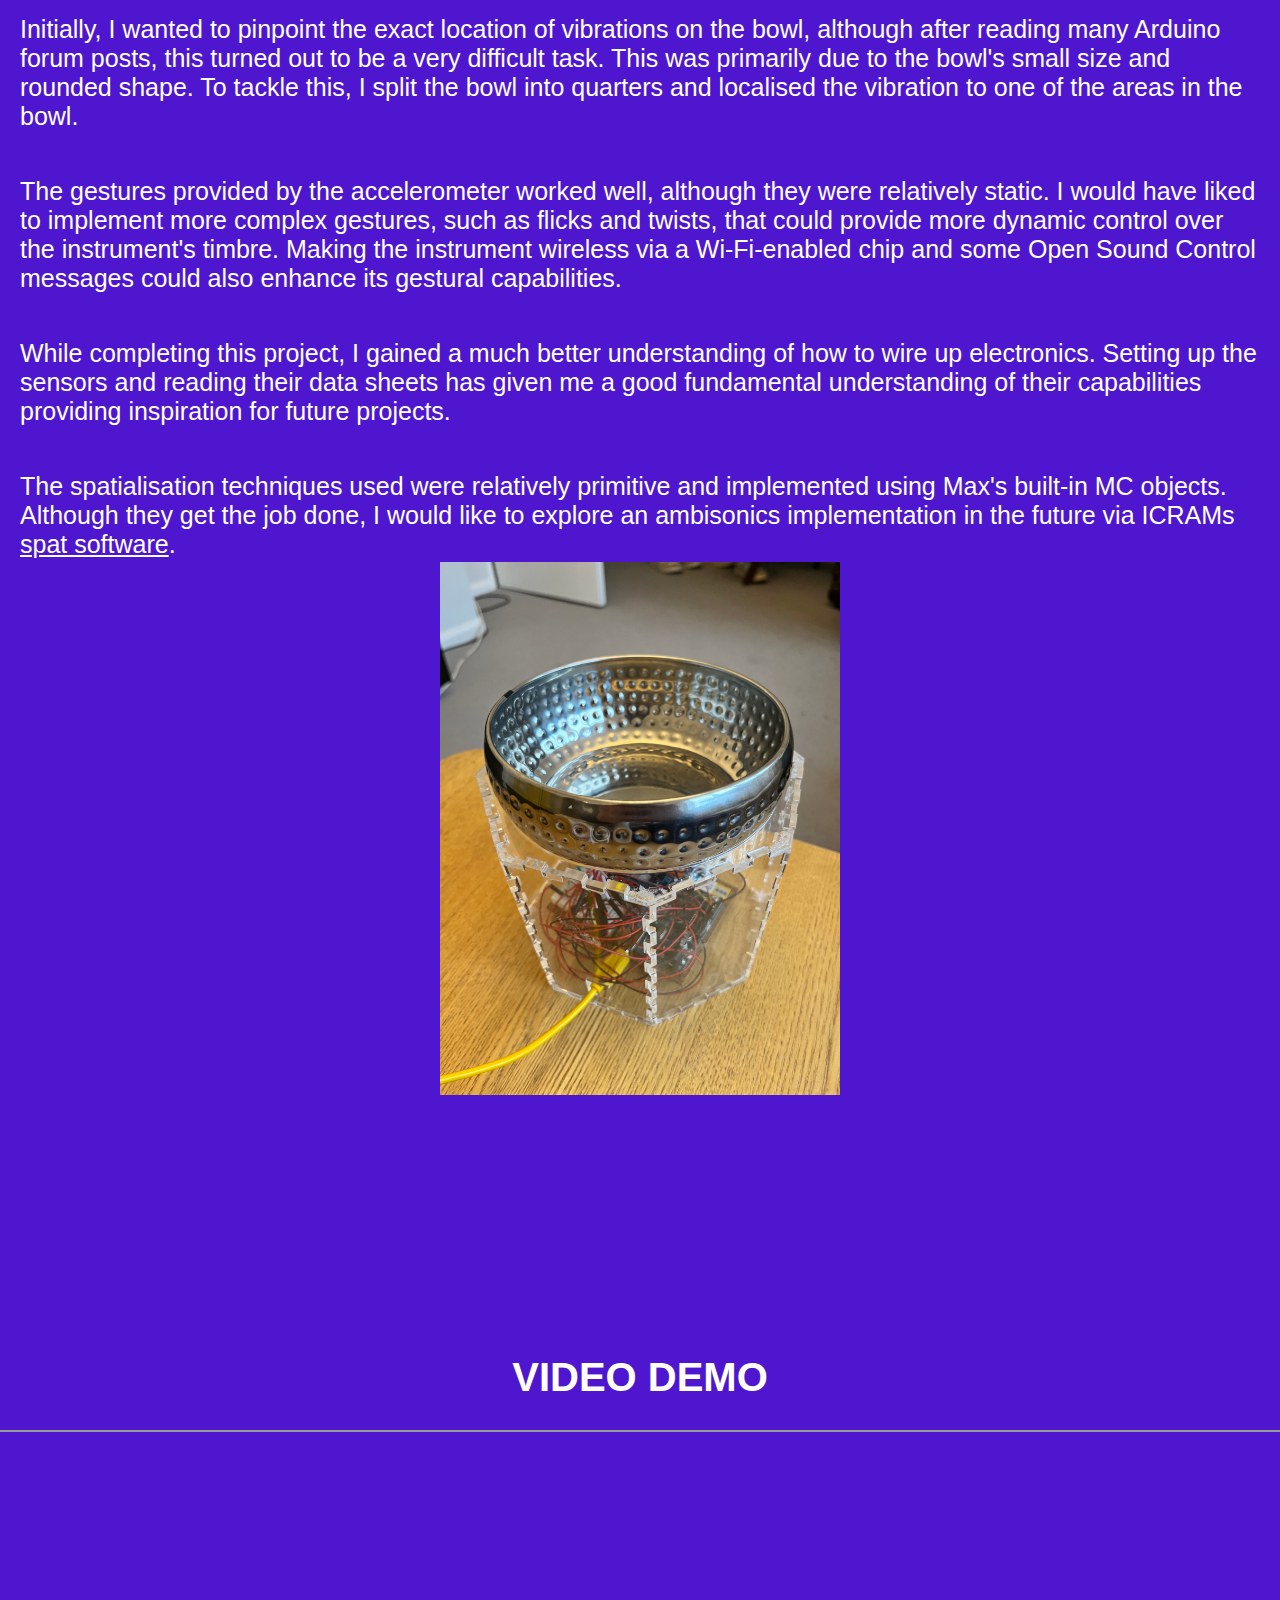
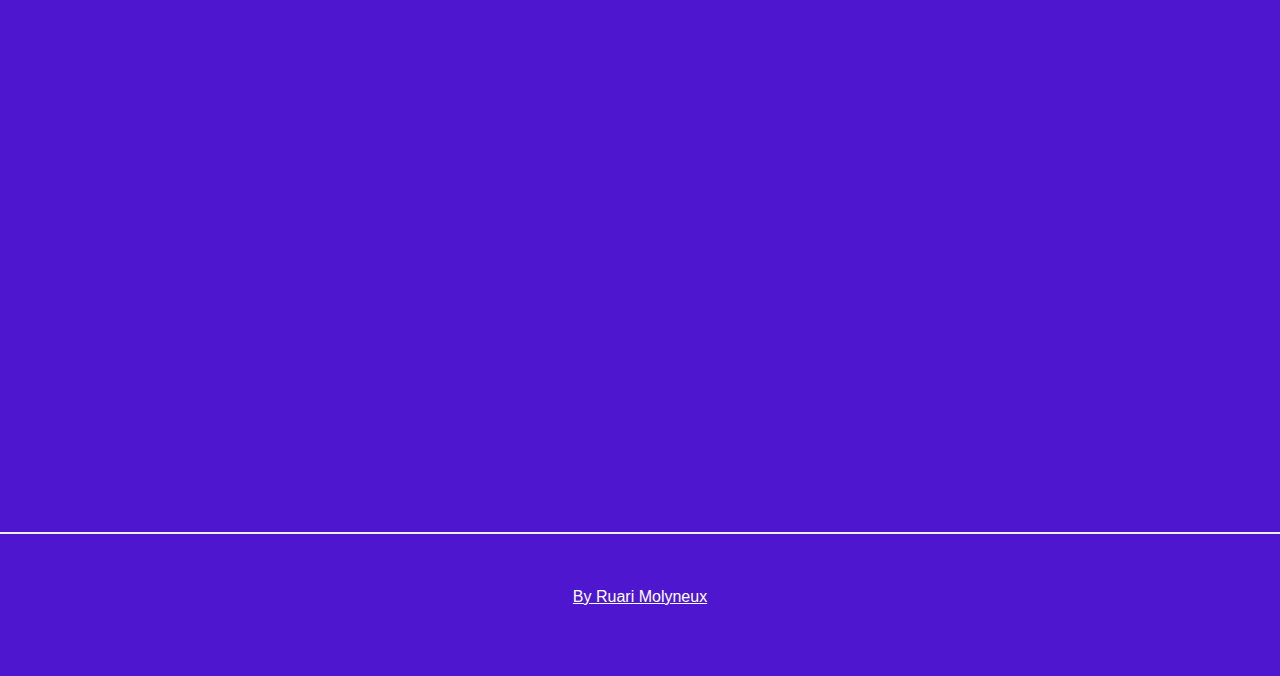
==== commit 60a7d954: "video link upate" ====
--- a/web/index.html
+++ b/web/index.html
@@ -35,7 +35,7 @@
       </h1>
     </div>
 
-    <div id="part1" class="flex row">
+    <div id="part1">
       <div class="part1-info flex column">
         <h2>CONTEXT, CONCEPT, AIMS</h2>
       </div>
@@ -69,12 +69,12 @@
           </p>
         </div>
         <div id="image-container" class="flex column">
-          <img style="width: 800px" src="images/inspiration.png" />
-        </div>
-      </div>
-    </div>
-
-    <div id="part1" class="flex row">
+          <img style="width: 600px" src="images/inspiration.png" />
+        </div>
+      </div>
+    </div>
+
+    <div id="part1">
       <div class="part1-info flex column">
         <h2>DESIGN PROCESS, TECHNICAL AND CREATIVE DETAILS</h2>
       </div>
@@ -88,6 +88,9 @@
           x and y location of vibrations on a flat metal surface to granular
           synthesiser parameters.
         </p>
+        <div id="image-container" class="flex column">
+          <img style="width: 600px" src="images/grain_detection.png" />
+        </div>
         <br />
         <p>
           A metal bowl with attached contact mics was decided upon as an
@@ -103,18 +106,26 @@
           move the objects around, it seemed appropriate to use an accelerometer
           to add extra control dimensions.
         </p>
-        <br />
-        <p>The system is comprised of four parts.</p>
-        <br />
-        <p>
-          The Sensors
+        <div id="image-container" class="flex column">
+          <img style="width: 600px" src="images/mappings.png" />
+        </div>
+        <br />
+        <p style="font-weight: bold; font-size: 30px">
+          The system is comprised of four parts.
+        </p>
+        <br />
+        <p style="font-weight: bold">The Sensors</p>
+        <p>
           <br />
           Four contact mics to detect vibrations, and an accelerometer to detect
           tilt were wired together and attached to the bottom of the bowl.
         </p>
-        <br />
-        <p>
-          The Arduino
+        <div id="image-container" class="flex column">
+          <img style="width: 400px" src="images/final_wiring.jpg" />
+        </div>
+        <br />
+        <p style="font-weight: bold">The Arduino</p>
+        <p>
           <br />
           Values from the sensors are read into the Arduino via the analogue
           pins and sampled at a set interval. The contact mic values are
@@ -128,10 +139,13 @@
           library. The amplitude level, microphone index and accelerometer x, y
           values are then output to the serial bus.
           <br />
-          <br />
-        </p>
-        <p>
-          The Granular synthesiser
+        </p>
+        <div id="image-container" class="flex column">
+          <img style="width: 500px" src="images/main_arudino_code.png" />
+        </div>
+        <br />
+        <p style="font-weight: bold">The Granular synthesiser</p>
+        <p>
           <br />
           A Max patch running a granular synthesiser implemented with the
           grainflow package is then used to read values from the serial port. A
@@ -146,8 +160,11 @@
           <br />
           <br />
         </p>
-        <p>
-          Spatalisation
+        <div id="image-container" class="flex column">
+          <img style="width: 500px" src="images/granular_synth.png" />
+        </div>
+        <p style="font-weight: bold">Spatalisation</p>
+        <p>
           <br />
           In my instrument performance, a 24-channel ambisonics setup was used
           to spatialise the grains. Throughout the piece, 4 speakers were
@@ -156,10 +173,13 @@
           were grouped into front right, front left, back right, and back left.
           This was implemented in the same Max patch using the MC library.
         </p>
-      </div>
-    </div>
-
-    <div id="part1" class="flex row">
+        <div id="image-container" class="flex column">
+          <img style="width: 600px" src="images/spatalisation.png" />
+        </div>
+      </div>
+    </div>
+
+    <div id="part1">
       <div class="part1-info flex column">
         <h2>CRITICAL ANALYSIS</h2>
       </div>
@@ -205,8 +225,16 @@
           The spatialisation techniques used were relatively primitive and
           implemented using Max's built-in MC objects. Although they get the job
           done, I would like to explore an ambisonics implementation in the
-          future via ICRAMs spat software.
-        </p>
+          future via ICRAMs
+          <span
+            ><a href="https://forum.ircam.fr/projects/detail/spat/"
+              >spat software</a
+            ></span
+          >.
+        </p>
+        <div id="image-container" class="flex column">
+          <img style="width: 400px" src="images/final_angleview.jpg" />
+        </div>
       </div>
     </div>
 
@@ -215,7 +243,7 @@
       <iframe
         width="1400"
         height="700"
-        src="https://www.youtube.com/embed/T_ujGIaxqXw"
+        src="https://www.youtube.com/embed/I2vvDrNJBnQ"
       >
       </iframe>
       <br />
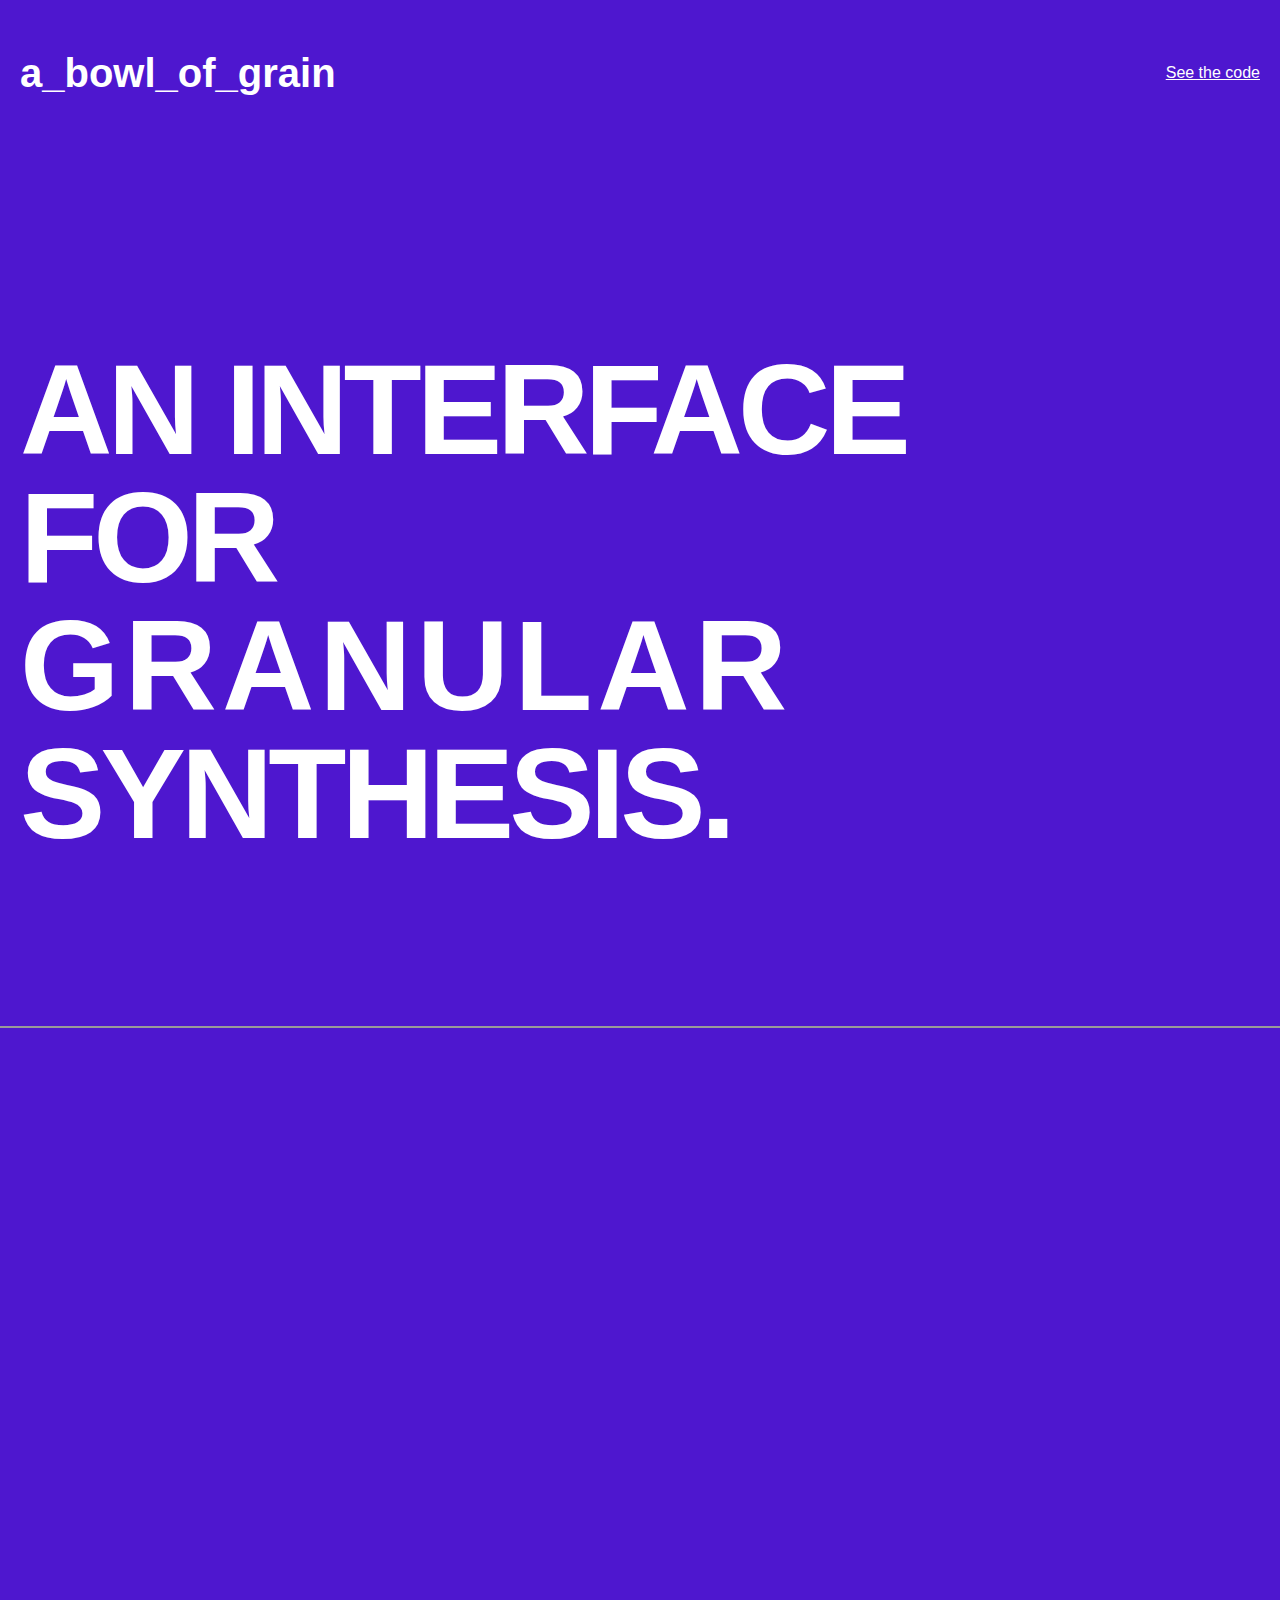
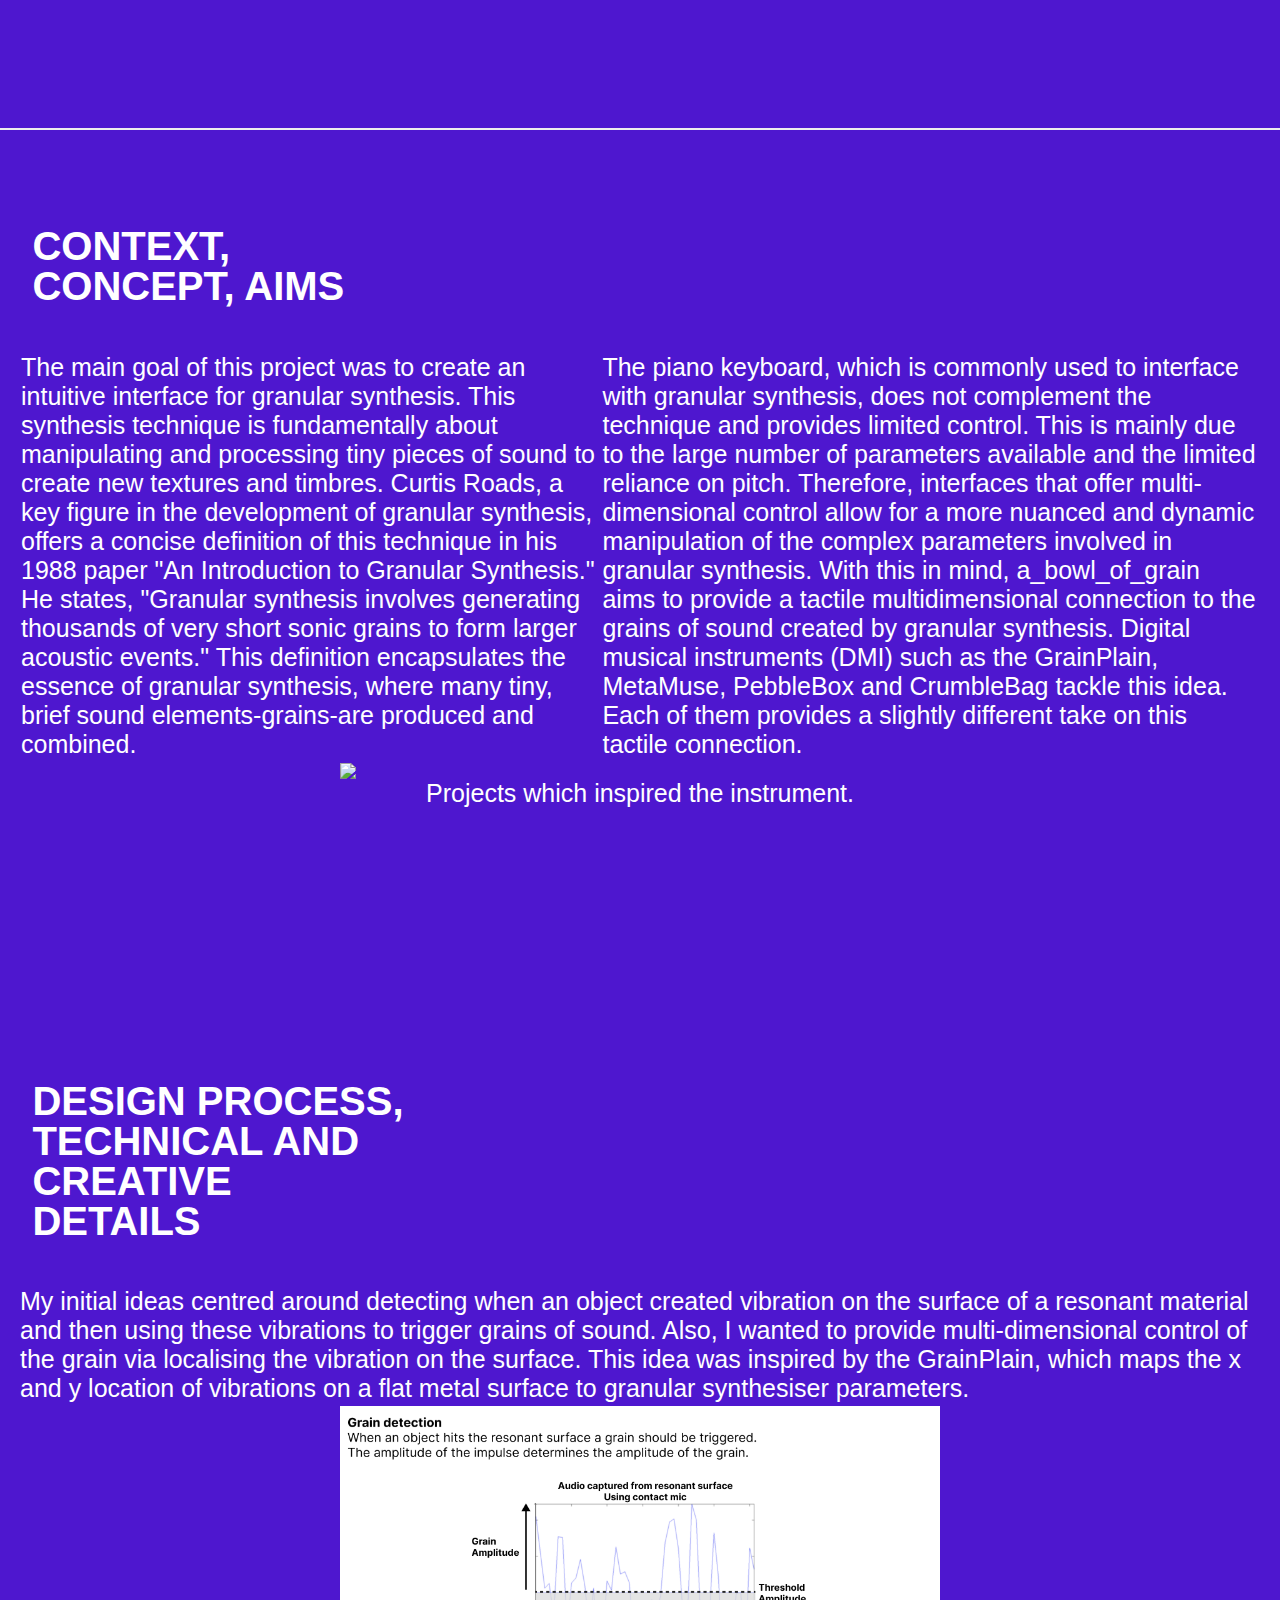
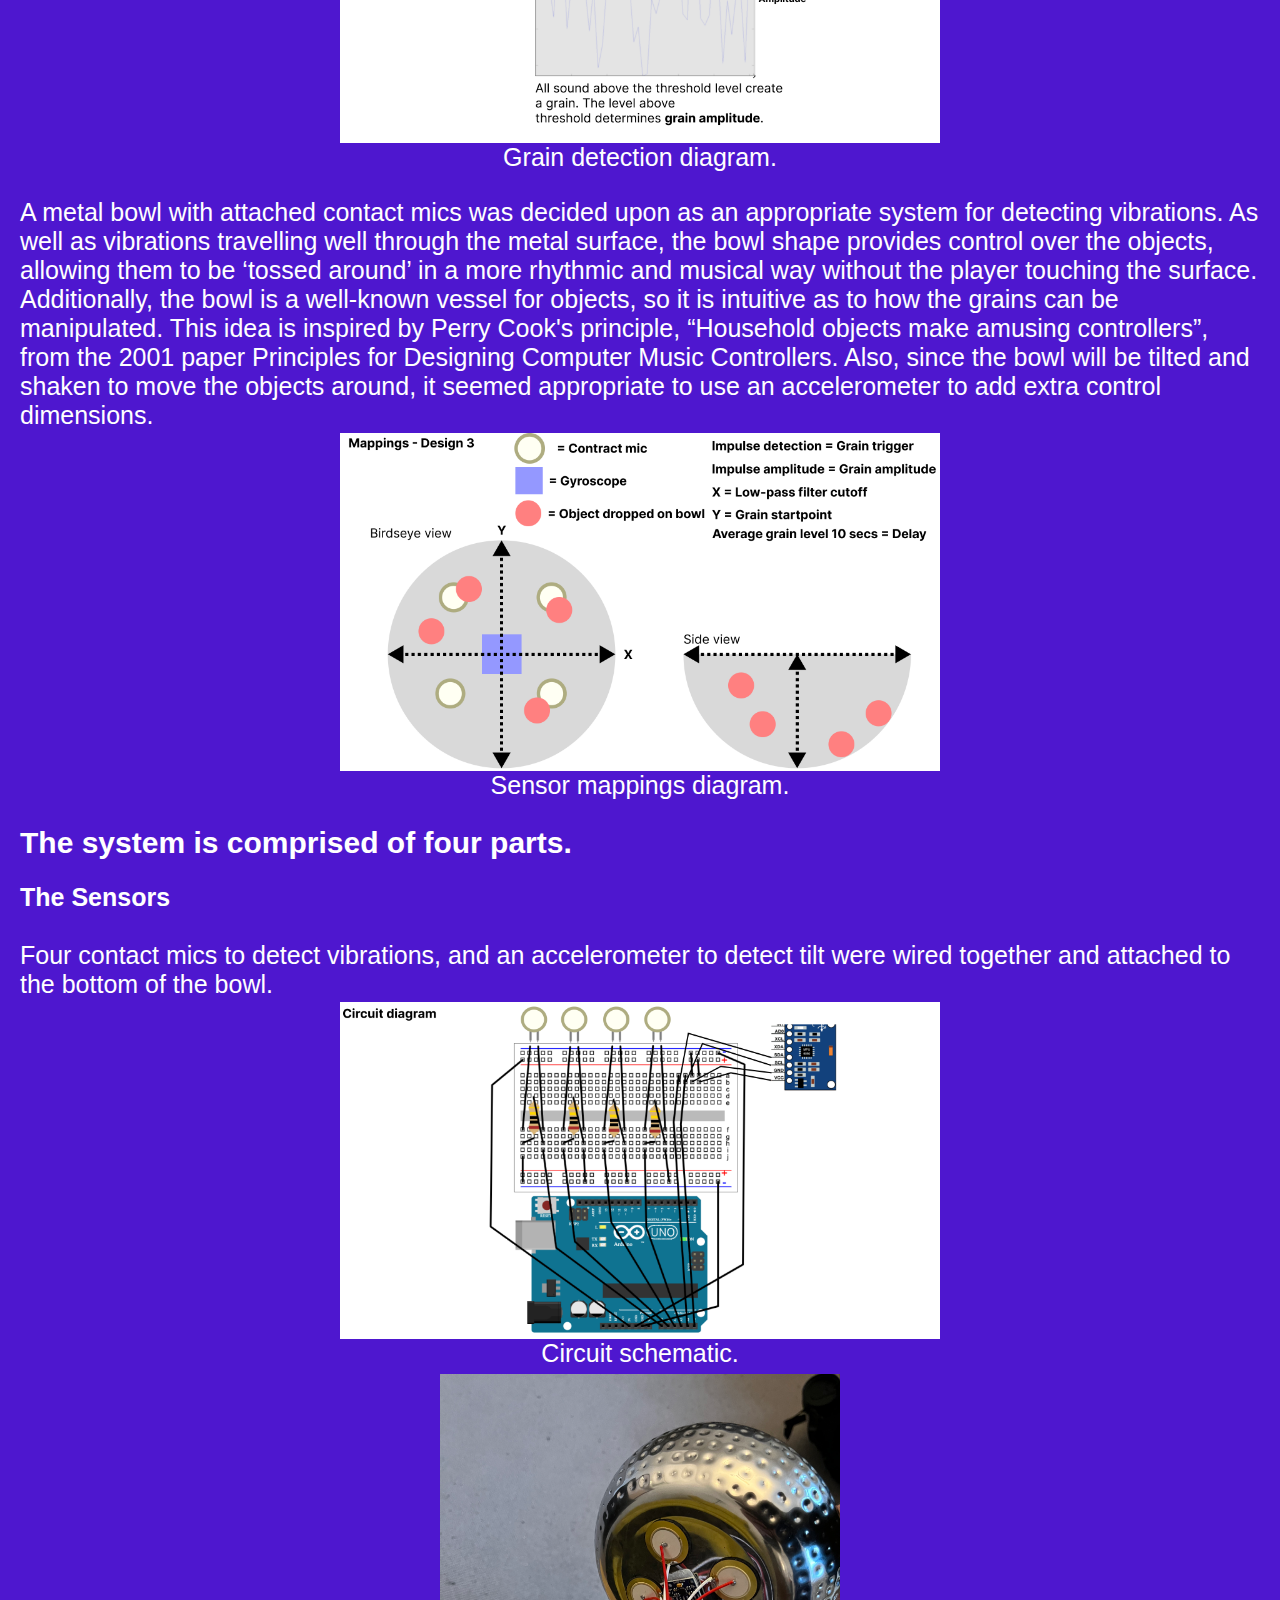
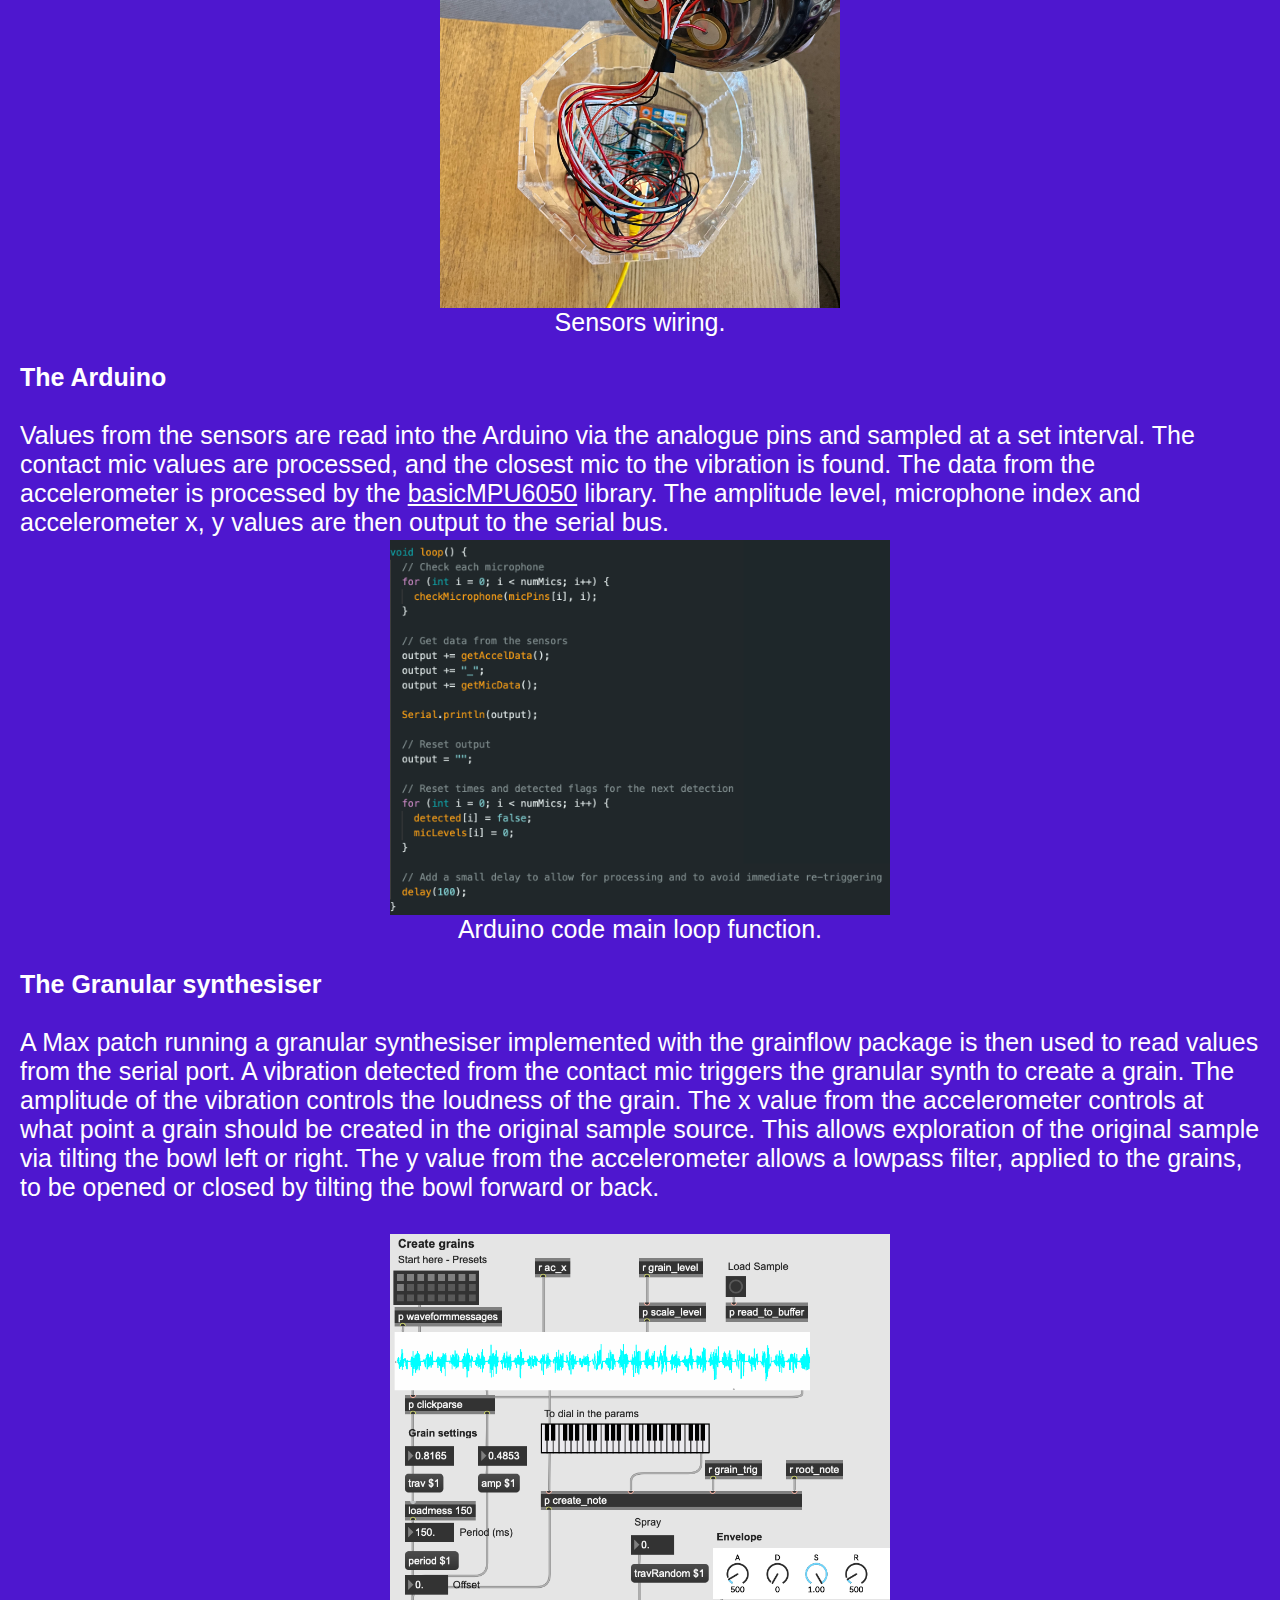
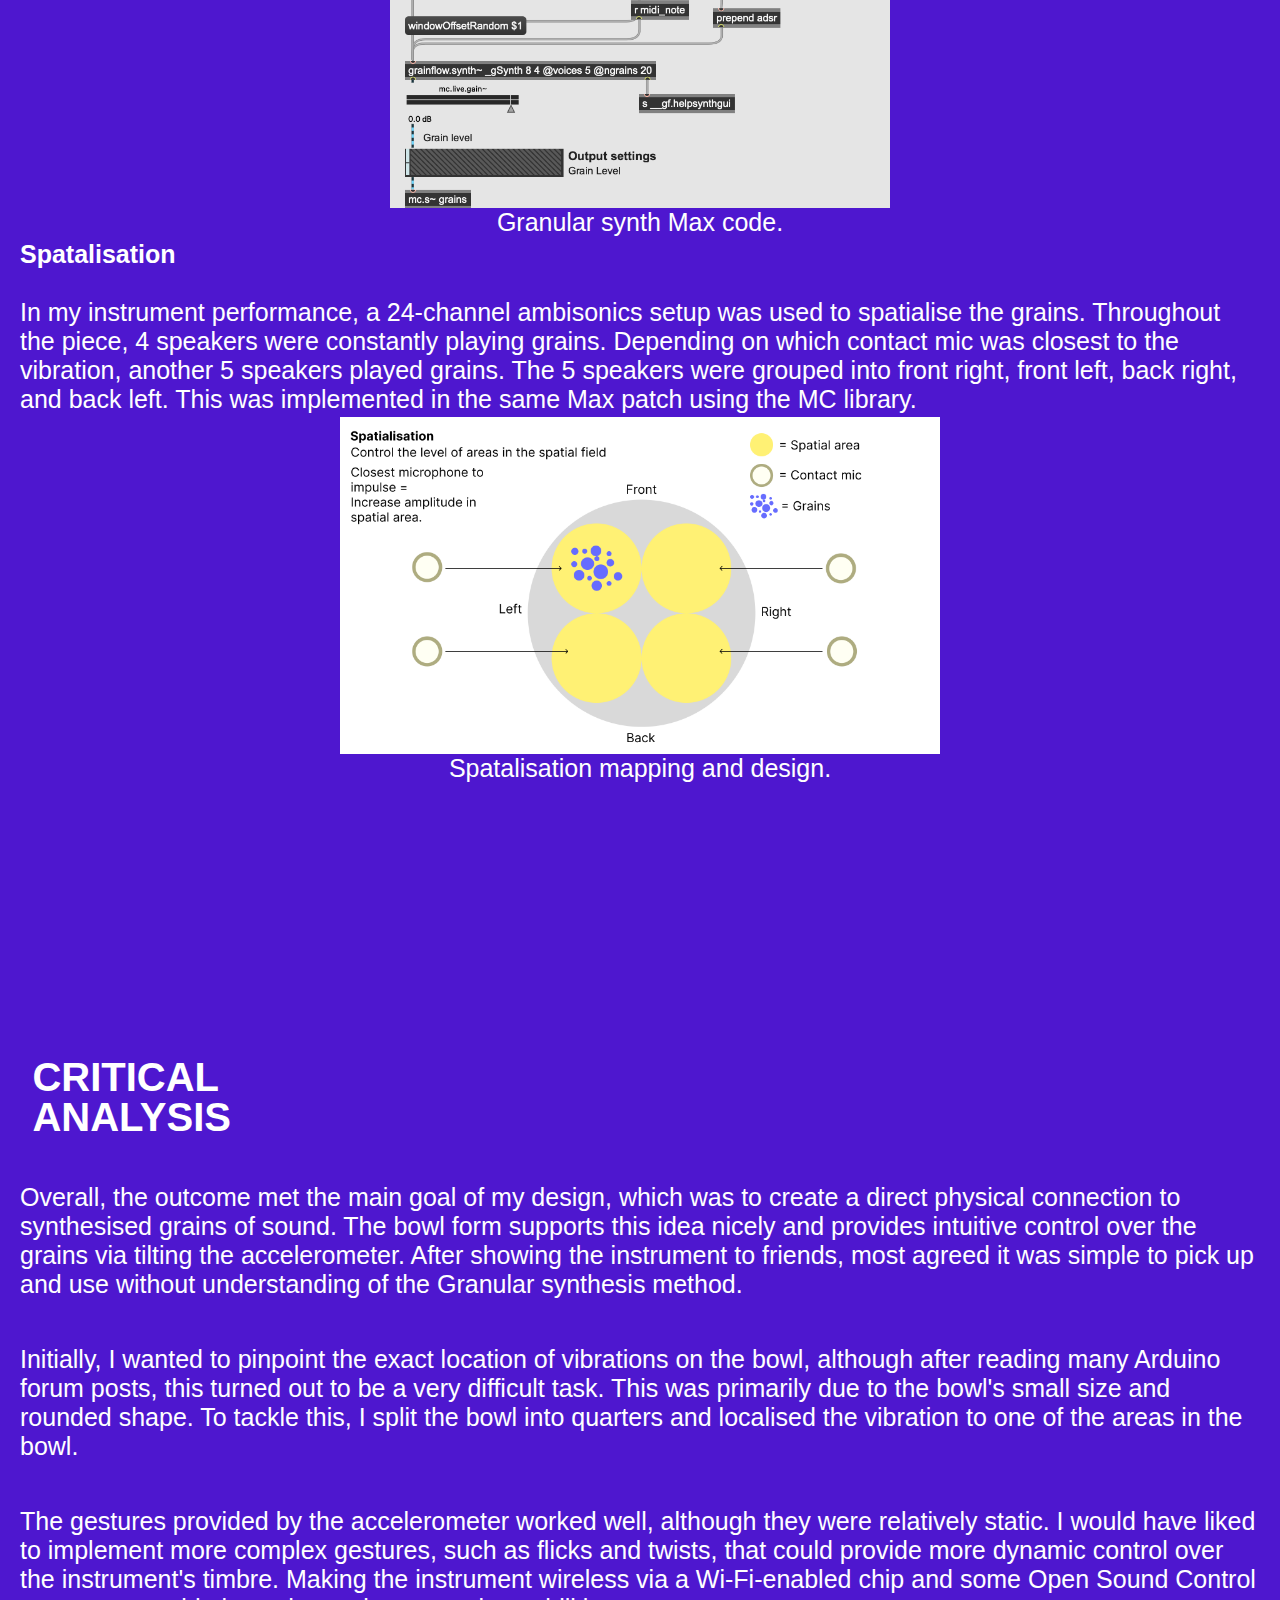
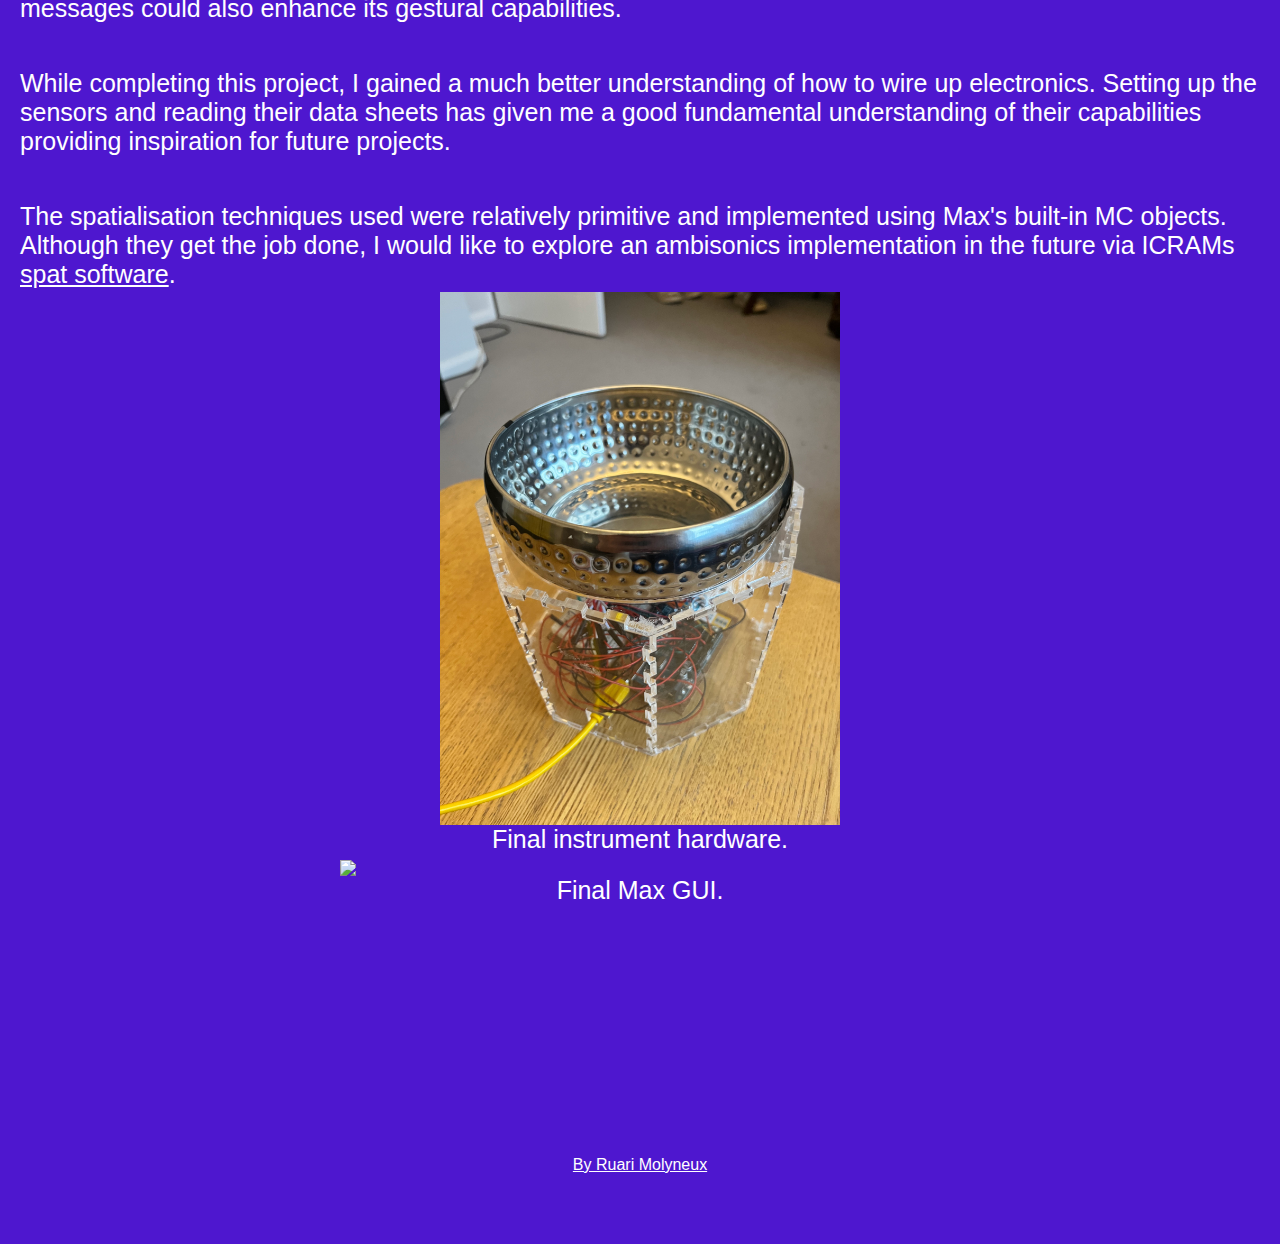
==== commit 93f02503: "remove video title" ====
--- a/web/index.html
+++ b/web/index.html
@@ -35,12 +35,21 @@
       </h1>
     </div>
 
+    <div id="part3" class="flex column">
+      <iframe
+        width="1400"
+        height="700"
+        src="https://www.youtube.com/embed/I2vvDrNJBnQ"
+      >
+      </iframe>
+    </div>
+
     <div id="part1">
       <div class="part1-info flex column">
         <h2>CONTEXT, CONCEPT, AIMS</h2>
       </div>
       <div>
-        <div class="flex row" style="gap: 3px">
+        <div class="flex row part1-content" style="gap: 3px">
           <p style="padding: 1px">
             The main goal of this project was to create an intuitive interface
             for granular synthesis. This synthesis technique is fundamentally
@@ -70,6 +79,7 @@
         </div>
         <div id="image-container" class="flex column">
           <img style="width: 600px" src="images/inspiration.png" />
+          <p>Projects which inspired the instrument.</p>
         </div>
       </div>
     </div>
@@ -78,7 +88,7 @@
       <div class="part1-info flex column">
         <h2>DESIGN PROCESS, TECHNICAL AND CREATIVE DETAILS</h2>
       </div>
-      <div style="gap: 10px">
+      <div class="part1-content" style="gap: 10px">
         <p>
           My initial ideas centred around detecting when an object created
           vibration on the surface of a resonant material and then using these
@@ -90,6 +100,7 @@
         </p>
         <div id="image-container" class="flex column">
           <img style="width: 600px" src="images/grain_detection.png" />
+          <p>Grain detection diagram.</p>
         </div>
         <br />
         <p>
@@ -108,6 +119,7 @@
         </p>
         <div id="image-container" class="flex column">
           <img style="width: 600px" src="images/mappings.png" />
+          <p>Sensor mappings diagram.</p>
         </div>
         <br />
         <p style="font-weight: bold; font-size: 30px">
@@ -120,9 +132,16 @@
           Four contact mics to detect vibrations, and an accelerometer to detect
           tilt were wired together and attached to the bottom of the bowl.
         </p>
+
+        <div id="image-container" class="flex column">
+          <img style="width: 600px" src="images/circuit_diagram.png" />
+          <p>Circuit schematic.</p>
+        </div>
         <div id="image-container" class="flex column">
           <img style="width: 400px" src="images/final_wiring.jpg" />
-        </div>
+          <p>Sensors wiring.</p>
+        </div>
+
         <br />
         <p style="font-weight: bold">The Arduino</p>
         <p>
@@ -142,6 +161,7 @@
         </p>
         <div id="image-container" class="flex column">
           <img style="width: 500px" src="images/main_arudino_code.png" />
+          <p>Arduino code main loop function.</p>
         </div>
         <br />
         <p style="font-weight: bold">The Granular synthesiser</p>
@@ -162,6 +182,7 @@
         </p>
         <div id="image-container" class="flex column">
           <img style="width: 500px" src="images/granular_synth.png" />
+          <p>Granular synth Max code.</p>
         </div>
         <p style="font-weight: bold">Spatalisation</p>
         <p>
@@ -175,6 +196,7 @@
         </p>
         <div id="image-container" class="flex column">
           <img style="width: 600px" src="images/spatalisation.png" />
+          <p>Spatalisation mapping and design.</p>
         </div>
       </div>
     </div>
@@ -183,7 +205,7 @@
       <div class="part1-info flex column">
         <h2>CRITICAL ANALYSIS</h2>
       </div>
-      <div>
+      <div class="part1-content">
         <p>
           Overall, the outcome met the main goal of my design, which was to
           create a direct physical connection to synthesised grains of sound.
@@ -234,21 +256,17 @@
         </p>
         <div id="image-container" class="flex column">
           <img style="width: 400px" src="images/final_angleview.jpg" />
-        </div>
+          <p>Final instrument hardware.</p>
+        </div>
+        <div id="image-container" class="flex column">
+          <img style="width: 600px" src="images/max_ui.png" />
+          <p>Final Max GUI.</p>
+        </div>
+        <br />
       </div>
     </div>
 
     <div id="part3" class="flex column">
-      <h2>VIDEO DEMO</h2>
-      <iframe
-        width="1400"
-        height="700"
-        src="https://www.youtube.com/embed/I2vvDrNJBnQ"
-      >
-      </iframe>
-      <br />
-      <br />
-      <br />
       <a href="https://github.com/ruarim" target="_blank">By Ruari Molyneux</a>
     </div>
   </body>
